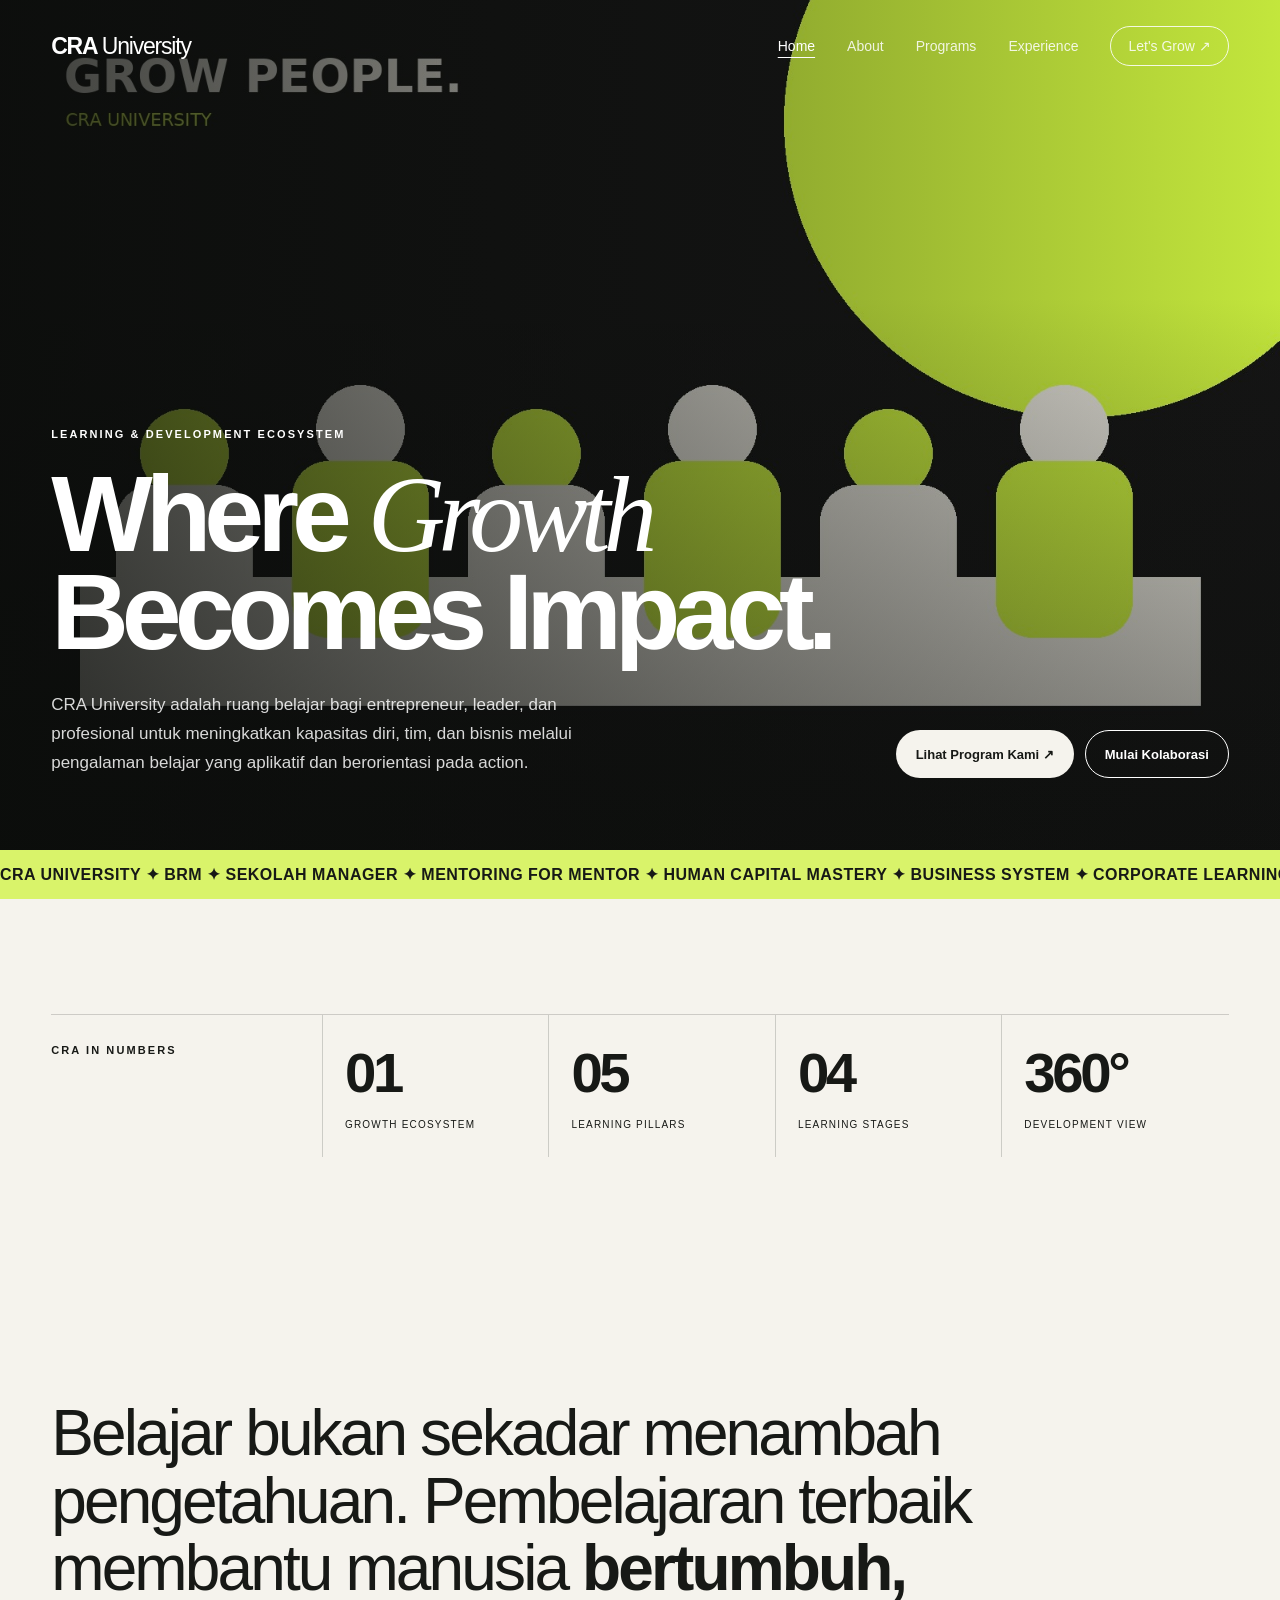
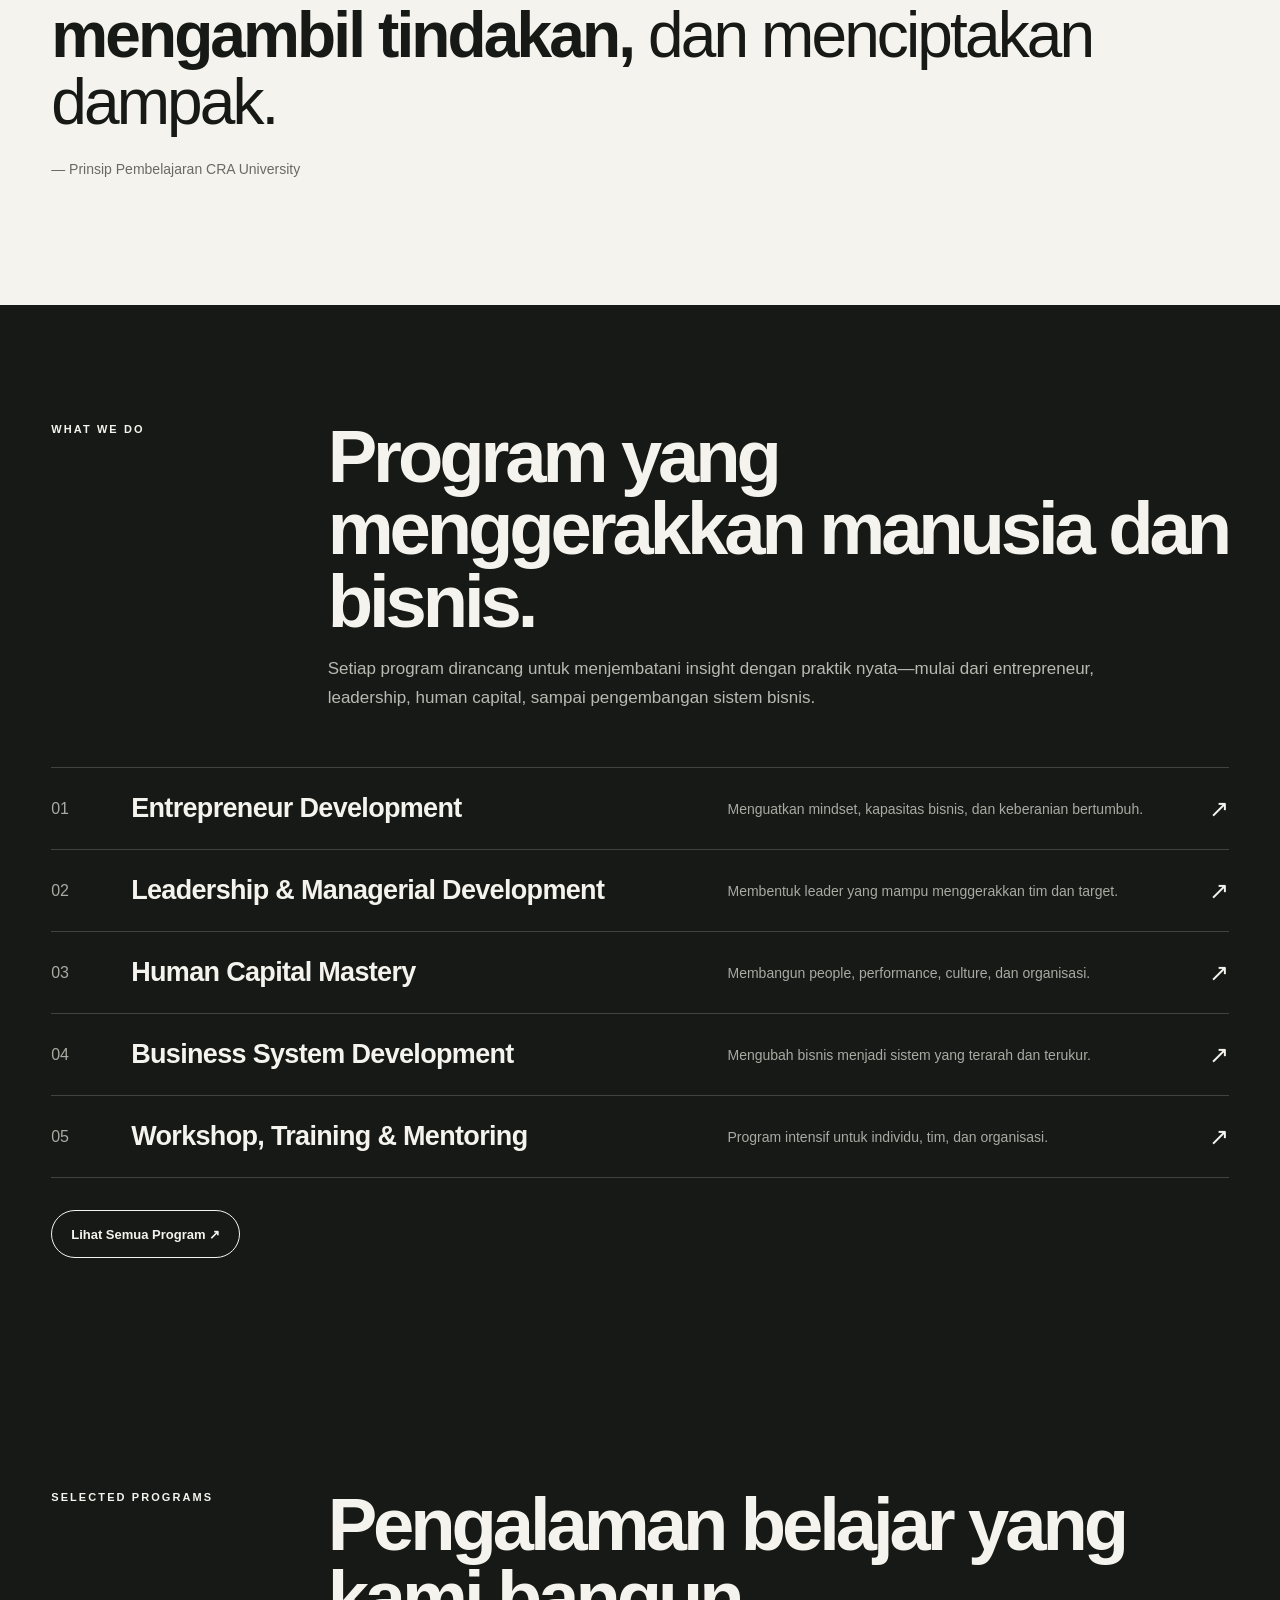
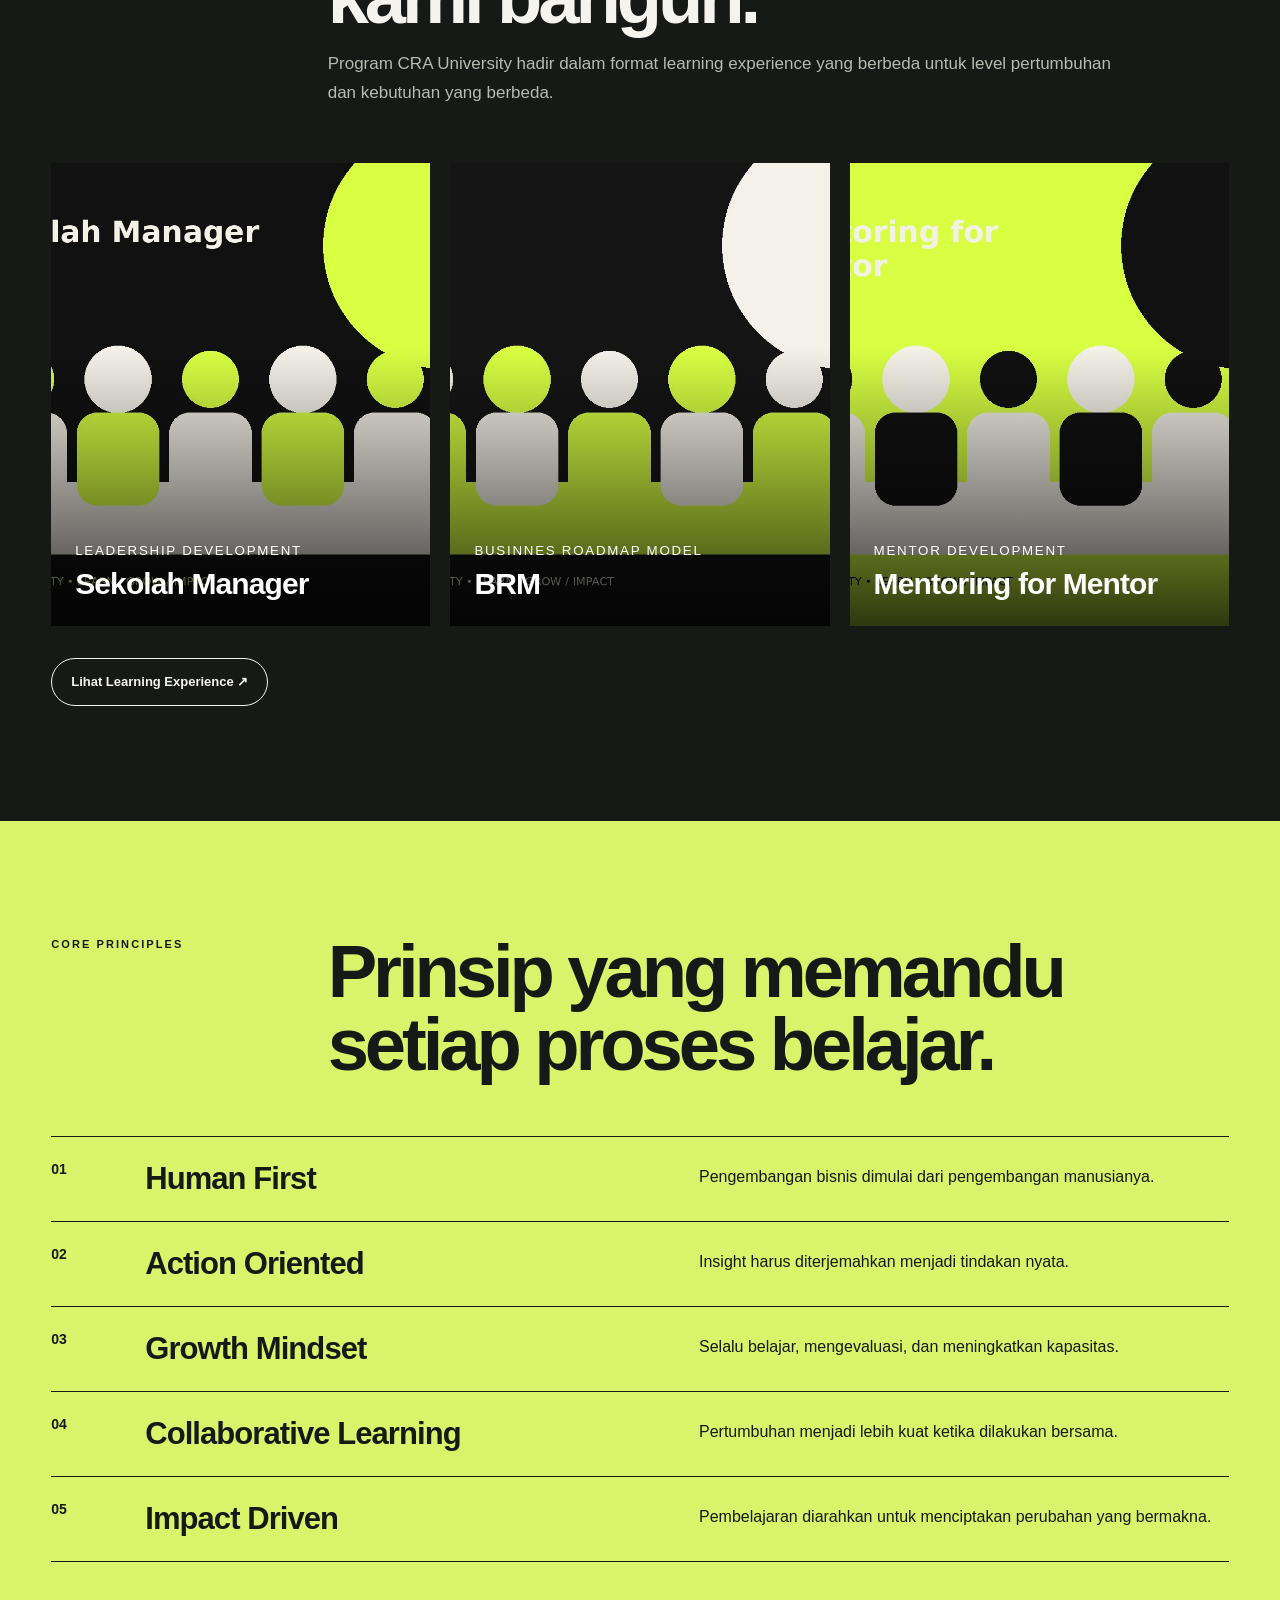
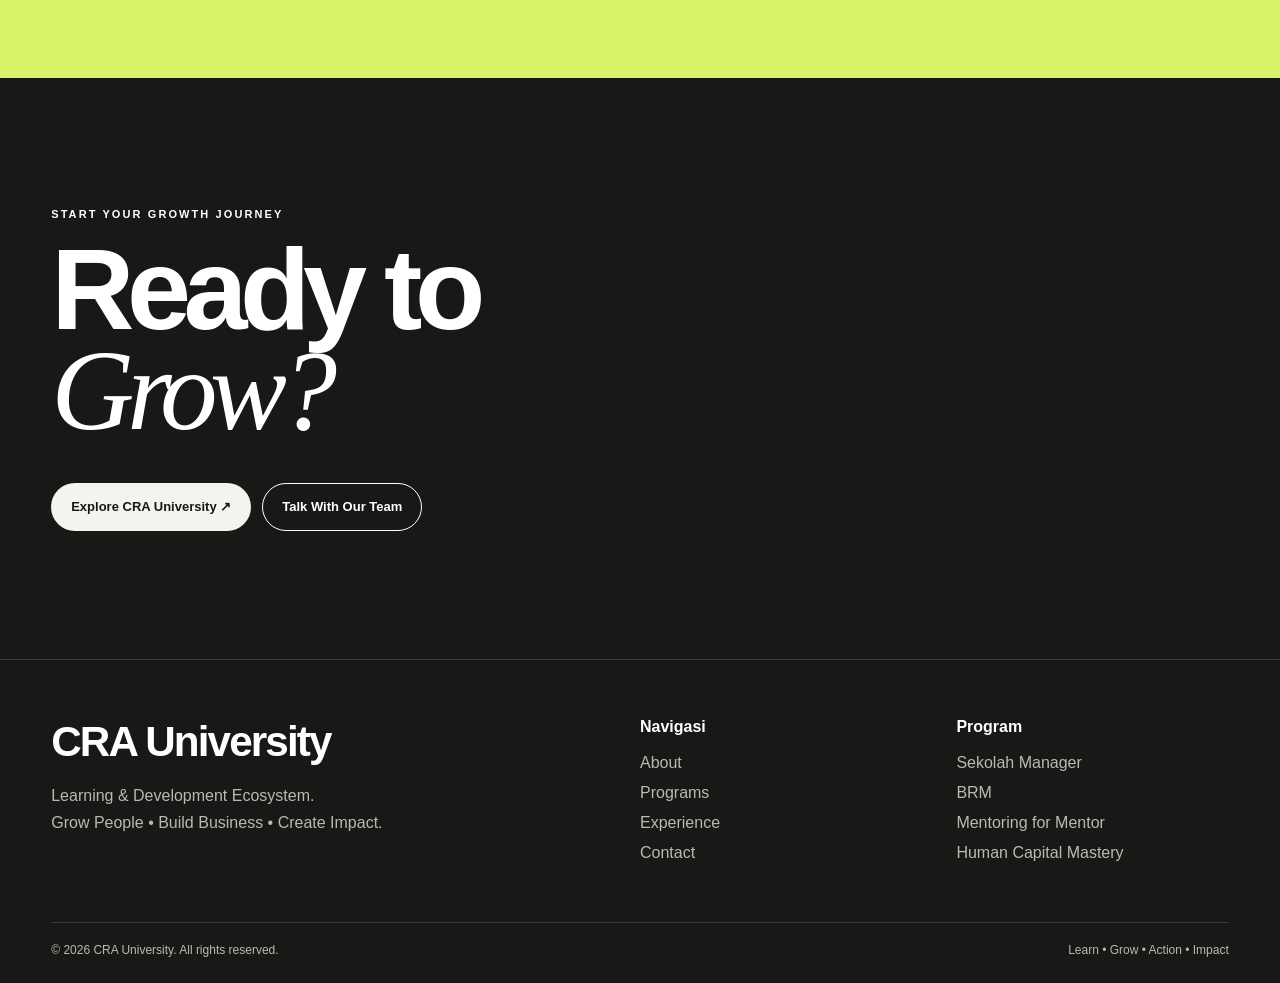
==== index.html @ 1aedbbca "first commit" ====
<!doctype html>
<html lang="id">
  <head>
    <meta charset="utf-8">
    <meta name="viewport" content="width=device-width, initial-scale=1">
    <meta name="description" content="CRA University — ekosistem pembelajaran dan pengembangan untuk entrepreneur, leader, dan profesional.">
    <meta name="theme-color" content="#f5f3ed">
    <title>CRA University — Learning &amp; Development Ecosystem</title>
    <link rel="stylesheet" href="css/style.css">
  </head>
  <body>
    <a class="skip-link" href="#main">Lewati ke konten</a>

    <nav class="site-nav" aria-label="Navigasi utama">
      <div class="wrap nav-inner">
        <a class="logo" href="index.html" aria-label="CRA University, beranda">CRA <span>University</span></a>
        <div class="nav-links" id="primary-navigation">
          <a href="index.html" aria-current="page">Home</a>
          <a href="about.html">About</a>
          <a href="services.html">Programs</a>
          <a href="portfolio.html">Experience</a>
          <a class="nav-cta" href="contact.html">Let's Grow ↗</a>
        </div>
        <button class="hamb" type="button" aria-label="Buka menu" aria-expanded="false" aria-controls="primary-navigation">☰</button>
      </div>
    </nav>

    <header class="hero">
      <img class="hero-bg" src="assets/hero.jpg" alt="" fetchpriority="high">
      <div class="wrap hero-content">
        <div class="kicker">Learning &amp; Development Ecosystem</div>
        <h1>Where <em>Growth</em><br>Becomes Impact.</h1>
        <div class="hero-bottom">
          <p>CRA University adalah ruang belajar bagi entrepreneur, leader, dan profesional untuk meningkatkan kapasitas diri, tim, dan bisnis melalui pengalaman belajar yang aplikatif dan berorientasi pada action.</p>
          <div class="btns">
            <a class="btn btn-light" href="services.html">Lihat Program Kami ↗</a>
            <a class="btn btn-outline" href="contact.html">Mulai Kolaborasi</a>
          </div>
        </div>
      </div>
    </header>

    <main id="main">
      <div class="ticker" aria-label="Program CRA University">
        <div class="ticker-track" aria-hidden="true">CRA UNIVERSITY ✦ BRM ✦ SEKOLAH MANAGER ✦ MENTORING FOR MENTOR ✦ HUMAN CAPITAL MASTERY ✦ BUSINESS SYSTEM ✦ CORPORATE LEARNING ✦ CRA UNIVERSITY ✦ BRM ✦ SEKOLAH MANAGER ✦ MENTORING FOR MENTOR ✦ HUMAN CAPITAL MASTERY ✦ BUSINESS SYSTEM ✦ CORPORATE LEARNING ✦ </div>
      </div>

      <section class="section" aria-label="CRA University dalam angka">
        <div class="wrap">
          <div class="stats-grid reveal">
            <div class="stat"><span class="kicker">CRA in Numbers</span></div>
            <div class="stat"><strong>01</strong><small>Growth Ecosystem</small></div>
            <div class="stat"><strong>05</strong><small>Learning Pillars</small></div>
            <div class="stat"><strong>04</strong><small>Learning Stages</small></div>
            <div class="stat"><strong>360°</strong><small>Development View</small></div>
          </div>
        </div>
      </section>

      <section class="quote">
        <div class="wrap reveal">
          <blockquote>Belajar bukan sekadar menambah pengetahuan. Pembelajaran terbaik membantu manusia <b>bertumbuh, mengambil tindakan,</b> dan menciptakan dampak.</blockquote>
          <cite>— Prinsip Pembelajaran CRA University</cite>
        </div>
      </section>

      <section class="section section-dark">
        <div class="wrap">
          <div class="section-head reveal">
            <div class="kicker">What We Do</div>
            <div>
              <h2>Program yang menggerakkan manusia dan bisnis.</h2>
              <p>Setiap program dirancang untuk menjembatani insight dengan praktik nyata—mulai dari entrepreneur, leadership, human capital, sampai pengembangan sistem bisnis.</p>
            </div>
          </div>
          <div class="service-list reveal">
            <div class="service-row">
              <div class="num">01</div><h3>Entrepreneur Development</h3>
              <p>Menguatkan mindset, kapasitas bisnis, dan keberanian bertumbuh.</p><div class="arrow" aria-hidden="true">↗</div>
            </div>
            <div class="service-row">
              <div class="num">02</div><h3>Leadership &amp; Managerial Development</h3>
              <p>Membentuk leader yang mampu menggerakkan tim dan target.</p><div class="arrow" aria-hidden="true">↗</div>
            </div>
            <div class="service-row">
              <div class="num">03</div><h3>Human Capital Mastery</h3>
              <p>Membangun people, performance, culture, dan organisasi.</p><div class="arrow" aria-hidden="true">↗</div>
            </div>
            <div class="service-row">
              <div class="num">04</div><h3>Business System Development</h3>
              <p>Mengubah bisnis menjadi sistem yang terarah dan terukur.</p><div class="arrow" aria-hidden="true">↗</div>
            </div>
            <div class="service-row">
              <div class="num">05</div><h3>Workshop, Training &amp; Mentoring</h3>
              <p>Program intensif untuk individu, tim, dan organisasi.</p><div class="arrow" aria-hidden="true">↗</div>
            </div>
          </div>
          <div class="section-actions">
            <a class="btn btn-outline" href="services.html">Lihat Semua Program ↗</a>
          </div>
        </div>
      </section>

      <section class="section section-dark">
        <div class="wrap">
          <div class="section-head reveal">
            <div class="kicker">Selected Programs</div>
            <div>
              <h2>Pengalaman belajar yang kami bangun.</h2>
              <p>Program CRA University hadir dalam format learning experience yang berbeda untuk level pertumbuhan dan kebutuhan yang berbeda.</p>
            </div>
          </div>
          <div class="card-grid reveal">
            <a class="project-card" href="portfolio.html">
              <img src="assets/program-1.jpg" alt="Suasana program Sekolah Manager" loading="lazy">
              <div class="card-copy"><small>Leadership Development</small><h3>Sekolah Manager</h3></div>
            </a>
            <a class="project-card" href="portfolio.html">
              <img src="assets/program-2.jpg" alt="Suasana program OYC" loading="lazy">
              <div class="card-copy"><small>Businnes Roadmap Model</small><h3>BRM</h3></div>
            </a>
            <a class="project-card" href="portfolio.html">
              <img src="assets/program-3.jpg" alt="Suasana Mentoring for Mentor" loading="lazy">
              <div class="card-copy"><small>Mentor Development</small><h3>Mentoring for Mentor</h3></div>
            </a>
          </div>
          <div class="section-actions">
            <a class="btn btn-outline" href="portfolio.html">Lihat Learning Experience ↗</a>
          </div>
        </div>
      </section>

      <section class="section section-lime">
        <div class="wrap">
          <div class="section-head reveal">
            <div class="kicker">Core Principles</div>
            <div><h2>Prinsip yang memandu setiap proses belajar.</h2></div>
          </div>
          <div class="values-list reveal">
            <div class="value-row"><b>01</b><h3>Human First</h3><p>Pengembangan bisnis dimulai dari pengembangan manusianya.</p></div>
            <div class="value-row"><b>02</b><h3>Action Oriented</h3><p>Insight harus diterjemahkan menjadi tindakan nyata.</p></div>
            <div class="value-row"><b>03</b><h3>Growth Mindset</h3><p>Selalu belajar, mengevaluasi, dan meningkatkan kapasitas.</p></div>
            <div class="value-row"><b>04</b><h3>Collaborative Learning</h3><p>Pertumbuhan menjadi lebih kuat ketika dilakukan bersama.</p></div>
            <div class="value-row"><b>05</b><h3>Impact Driven</h3><p>Pembelajaran diarahkan untuk menciptakan perubahan yang bermakna.</p></div>
          </div>
        </div>
      </section>

      <section class="cta">
        <div class="wrap reveal">
          <div class="kicker">Start Your Growth Journey</div>
          <h2>Ready to<br><em>Grow?</em></h2>
          <div class="btns">
            <a class="btn btn-light" href="services.html">Explore CRA University ↗</a>
            <a class="btn btn-outline" href="contact.html">Talk With Our Team</a>
          </div>
        </div>
      </section>
    </main>

    <footer class="site-footer">
      <div class="wrap">
        <div class="footer-grid">
          <div>
            <div class="footer-brand">CRA University</div>
            <p>Learning &amp; Development Ecosystem.<br>Grow People • Build Business • Create Impact.</p>
          </div>
          <div>
            <div class="footer-title">Navigasi</div>
            <a href="about.html">About</a><a href="services.html">Programs</a>
            <a href="portfolio.html">Experience</a><a href="contact.html">Contact</a>
          </div>
          <div>
            <div class="footer-title">Program</div>
            <a href="services.html">Sekolah Manager</a><a href="services.html">BRM</a>
            <a href="services.html">Mentoring for Mentor</a><a href="services.html">Human Capital Mastery</a>
          </div>
        </div>
        <div class="copyright">
          <span>© 2026 CRA University. All rights reserved.</span>
          <span>Learn • Grow • Action • Impact</span>
        </div>
      </div>
    </footer>
    <script src="js/script.js"></script>
  </body>
</html>
---- css/style.css ----
:root {
  color-scheme: light;
  --ink: #171916;
  --paper: #f5f3ed;
  --lime: #d9f36a;
  --muted: #696b64;
  --line: rgba(23, 25, 22, 0.18);
  --dark-line: rgba(255, 255, 255, 0.18);
  --content-width: 1400px;
}

* {
  box-sizing: border-box;
}

html {
  scroll-behavior: smooth;
}

body {
  margin: 0;
  overflow-x: hidden;
  background: var(--paper);
  color: var(--ink);
  font-family: Arial, Helvetica, sans-serif;
  -webkit-font-smoothing: antialiased;
}

body,
button,
input,
select,
textarea {
  font-family: Arial, Helvetica, sans-serif;
}

img {
  display: block;
  max-width: 100%;
}

a {
  color: inherit;
}

button,
a,
input,
select,
textarea {
  -webkit-tap-highlight-color: transparent;
}

a:focus-visible,
button:focus-visible,
input:focus-visible,
select:focus-visible,
textarea:focus-visible {
  outline: 3px solid #8a9e27;
  outline-offset: 4px;
}

.skip-link {
  position: fixed;
  z-index: 100;
  top: 12px;
  left: 12px;
  padding: 12px 16px;
  transform: translateY(-160%);
  border-radius: 4px;
  background: var(--lime);
  color: var(--ink);
  font-weight: 700;
}

.skip-link:focus {
  transform: translateY(0);
}

.wrap {
  width: min(92vw, var(--content-width));
  margin-inline: auto;
}

.site-nav {
  position: absolute;
  z-index: 50;
  inset: 0 0 auto;
  padding: 26px 0;
  color: #fff;
}

.site-nav.dark-text {
  color: var(--ink);
}

.nav-inner,
.nav-links {
  display: flex;
  align-items: center;
}

.nav-inner {
  justify-content: space-between;
  gap: 24px;
}

.logo {
  flex: 0 0 auto;
  font-size: 23px;
  font-weight: 800;
  letter-spacing: -1.2px;
  text-decoration: none;
}

.logo span {
  font-weight: 400;
}

.nav-links {
  gap: clamp(18px, 2.5vw, 34px);
  font-size: 14px;
}

.nav-links a {
  text-decoration: none;
  opacity: 0.86;
  transition: opacity 160ms ease;
}

.nav-links a:hover,
.nav-links a[aria-current="page"] {
  opacity: 1;
}

.nav-links a[aria-current="page"]:not(.nav-cta) {
  text-decoration: underline;
  text-underline-offset: 6px;
}

.nav-cta {
  padding: 11px 17px;
  border: 1px solid currentColor;
  border-radius: 999px;
}

.hamb {
  display: none;
  width: 44px;
  height: 44px;
  border: 1px solid currentColor;
  border-radius: 50%;
  background: transparent;
  color: inherit;
  font-size: 22px;
  cursor: pointer;
}

.hero {
  position: relative;
  display: flex;
  min-height: min(850px, 100svh);
  align-items: flex-end;
  overflow: hidden;
  background: #20231e;
  color: #fff;
}

.hero-bg {
  position: absolute;
  inset: 0;
  width: 100%;
  height: 100%;
  object-fit: cover;
  object-position: center;
}

.hero::after {
  position: absolute;
  inset: 0;
  background: linear-gradient(90deg, rgba(10, 12, 10, 0.78), rgba(10, 12, 10, 0.36) 58%, rgba(10, 12, 10, 0.1)),
    linear-gradient(0deg, rgba(10, 12, 10, 0.48), transparent 65%);
  content: "";
}

.hero-content {
  position: relative;
  z-index: 1;
  width: 100%;
  padding-inline: clamp(20px, 4vw, 64px);
  padding-block: 170px 72px;
}

.kicker {
  font-size: 11px;
  font-weight: 700;
  letter-spacing: 0.19em;
  line-height: 1.5;
  text-transform: uppercase;
}

.hero h1,
.page-hero h1 {
  max-width: 1120px;
  margin: 23px 0 30px;
  font-size: clamp(58px, 8.4vw, 124px);
  letter-spacing: -0.065em;
  line-height: 0.91;
}

.hero h1 em,
.page-hero h1 em,
.cta h2 em {
  font-family: Georgia, "Times New Roman", serif;
  font-weight: 400;
}

.hero-bottom {
  display: flex;
  align-items: flex-end;
  justify-content: space-between;
  gap: 42px;
}

.hero-bottom p {
  max-width: 590px;
  margin: 0;
  color: rgba(255, 255, 255, 0.84);
  font-size: 17px;
  line-height: 1.7;
}

.btns {
  display: flex;
  flex-wrap: wrap;
  gap: 11px;
}

.btn {
  display: inline-flex;
  min-height: 48px;
  align-items: center;
  justify-content: center;
  gap: 8px;
  padding: 12px 19px;
  border: 1px solid transparent;
  border-radius: 999px;
  font-size: 13px;
  font-weight: 700;
  text-decoration: none;
  transition: background 160ms ease, color 160ms ease, transform 160ms ease;
}

.btn:hover {
  transform: translateY(-2px);
}

.btn-light {
  background: var(--paper);
  color: var(--ink);
}

.btn-light:hover {
  background: var(--lime);
}

.btn-outline {
  border-color: currentColor;
  color: inherit;
}

.btn-outline:hover {
  background: rgba(255, 255, 255, 0.12);
}

.ticker {
  overflow: hidden;
  padding: 15px 0;
  background: var(--lime);
  font-weight: 800;
  letter-spacing: 0.03em;
  white-space: nowrap;
}

.ticker-track {
  display: inline-block;
  animation: ticker 32s linear infinite;
}

@keyframes ticker {
  to {
    transform: translateX(-50%);
  }
}

.section {
  padding-block: clamp(76px, 9vw, 120px);
}

.section-dark {
  background: var(--ink);
  color: var(--paper);
}

.section-lime {
  background: var(--lime);
}

.section-head {
  display: grid;
  grid-template-columns: minmax(170px, 0.6fr) minmax(0, 2.4fr);
  gap: clamp(24px, 4vw, 56px);
  margin-bottom: 55px;
}

.section-actions {
  margin-top: 32px;
}

.section-head h2,
.display-title {
  margin: 0;
  font-size: clamp(42px, 5.8vw, 78px);
  letter-spacing: -0.055em;
  line-height: 0.98;
}

.section-head p {
  max-width: 800px;
  margin: 16px 0 0;
  color: var(--muted);
  font-size: 17px;
  line-height: 1.7;
}

.section-dark .section-head p {
  color: #b8bab2;
}

.stats-grid {
  display: grid;
  grid-template-columns: 1.2fr repeat(4, 1fr);
  border-top: 1px solid var(--line);
}

.stat {
  min-height: 142px;
  padding: 25px 18px 12px 0;
  border-right: 1px solid var(--line);
}

.stat:not(:first-child) {
  padding-left: 22px;
}

.stat:last-child {
  border-right: 0;
}

.stat strong {
  font-size: clamp(38px, 4.4vw, 58px);
  letter-spacing: -0.06em;
}

.stat small {
  display: block;
  margin-top: 12px;
  font-size: 10px;
  letter-spacing: 0.12em;
  line-height: 1.5;
  text-transform: uppercase;
}

.quote {
  padding-block: clamp(78px, 10vw, 130px);
}

.quote blockquote {
  max-width: 1120px;
  margin: 0;
  font-size: clamp(35px, 5vw, 72px);
  letter-spacing: -0.045em;
  line-height: 1.05;
}

.quote cite {
  display: block;
  margin-top: 25px;
  color: var(--muted);
  font-size: 14px;
  font-style: normal;
}

.service-list {
  border-top: 1px solid var(--dark-line);
}

.service-row {
  display: grid;
  grid-template-columns: 60px minmax(230px, 1.3fr) minmax(220px, 1fr) 38px;
  align-items: center;
  gap: 20px;
  padding: 25px 0;
  border-bottom: 1px solid var(--dark-line);
  transition: padding 180ms ease, background 180ms ease;
}

.service-row:hover {
  padding-inline: 12px;
  background: rgba(255, 255, 255, 0.035);
}

.service-row .num,
.service-row p {
  color: #a9aaa3;
}

.service-row h3 {
  margin: 0;
  font-size: clamp(19px, 2.2vw, 27px);
  letter-spacing: -0.025em;
}

.service-row p {
  margin: 0;
  font-size: 14px;
  line-height: 1.6;
}

.arrow {
  justify-self: end;
  font-size: 24px;
}

.card-grid,
.portfolio-grid {
  display: grid;
  grid-template-columns: repeat(3, minmax(0, 1fr));
  gap: 20px;
}

.portfolio-grid {
  display: flex;
  flex-wrap: wrap;
  justify-content: center;
}

.portfolio-grid .portfolio-item {
  flex: 0 1 calc((100% - 40px) / 3);
}

.project-card {
  position: relative;
  min-height: 420px;
  aspect-ratio: 0.82;
  overflow: hidden;
  background: #292d27;
  color: #fff;
  text-decoration: none;
}

.project-card img {
  width: 100%;
  height: 100%;
  object-fit: cover;
  transition: transform 500ms ease;
}

.project-card:hover img {
  transform: scale(1.045);
}

.project-card::after {
  position: absolute;
  inset: 0;
  background: linear-gradient(transparent 40%, rgba(0, 0, 0, 0.78));
  content: "";
}

.card-copy {
  position: absolute;
  z-index: 1;
  right: 24px;
  bottom: 25px;
  left: 24px;
}

.card-copy small {
  letter-spacing: 0.13em;
  text-transform: uppercase;
}

.card-copy h3 {
  margin: 8px 0 0;
  font-size: clamp(23px, 2.5vw, 30px);
  letter-spacing: -0.03em;
}

.values-list {
  border-top: 1px solid currentColor;
}

.value-row {
  display: grid;
  grid-template-columns: 70px 1fr 1fr;
  gap: 24px;
  padding: 24px 0;
  border-bottom: 1px solid currentColor;
}

.value-row b {
  font-size: 14px;
}

.value-row h3 {
  margin: 0;
  font-size: clamp(22px, 2.6vw, 31px);
  letter-spacing: -0.03em;
}

.value-row p {
  margin: 3px 0 0;
  line-height: 1.6;
}

.cta {
  padding-block: clamp(85px, 10vw, 130px);
  background: var(--ink);
  color: #fff;
}

.cta h2 {
  margin: 17px 0 42px;
  font-size: clamp(60px, 9vw, 130px);
  letter-spacing: -0.065em;
  line-height: 0.87;
}

.site-footer {
  padding: 58px 0 26px;
  border-top: 1px solid #373a34;
  background: var(--ink);
  color: #b8bab2;
}

.footer-grid {
  display: grid;
  grid-template-columns: 2fr 1fr 1fr;
  gap: 44px;
}

.footer-brand {
  color: #fff;
  font-size: clamp(30px, 3.3vw, 43px);
  font-weight: 800;
  letter-spacing: -0.045em;
}

.footer-grid p {
  line-height: 1.7;
}

.site-footer a {
  display: block;
  width: fit-content;
  margin: 12px 0;
  text-decoration: none;
}

.site-footer a:hover {
  color: #fff;
}

.footer-title {
  margin-bottom: 18px;
  color: #fff;
  font-weight: 700;
}

.copyright {
  display: flex;
  justify-content: space-between;
  gap: 20px;
  margin-top: 48px;
  padding-top: 20px;
  border-top: 1px solid #373a34;
  font-size: 12px;
}

.page-hero {
  padding: 185px 0 75px;
  background: var(--paper);
}

.page-hero h1 {
  max-width: 1180px;
  color: var(--ink);
  font-size: clamp(52px, 7vw, 98px);
  line-height: 0.98;
}

.page-hero p {
  max-width: 900px;
  margin: 0;
  color: var(--muted);
  font-size: 18px;
  line-height: 1.7;
}

.story-grid {
  display: grid;
  grid-template-columns: minmax(0, 0.9fr) minmax(0, 1.1fr);
  align-items: stretch;
  gap: clamp(38px, 7vw, 90px);
}

.story-grid img {
  width: 100%;
  height: 100%;
  min-height: 440px;
  max-height: 620px;
  object-fit: cover;
}

.story-grid .copy .display-title {
  margin: 16px 0 28px;
  font-size: clamp(38px, 5vw, 64px);
}

.story-grid .copy p {
  margin: 0 0 18px;
  font-size: 17px;
  line-height: 1.75;
}

.timeline {
  margin-top: 75px;
  border-top: 1px solid var(--line);
}

.timeline-row {
  display: grid;
  grid-template-columns: 0.8fr 1.1fr 1.4fr;
  gap: 28px;
  padding: 25px 0;
  border-bottom: 1px solid var(--line);
}

.timeline-row strong {
  font-size: 23px;
}

.timeline-row h3 {
  margin: 0;
  font-size: 20px;
}

.timeline-row p {
  margin: 0;
  color: var(--muted);
  line-height: 1.6;
}

.vision-grid {
  display: grid;
  grid-template-columns: repeat(2, minmax(0, 1fr));
  gap: 20px;
}

.vision-box {
  padding: clamp(28px, 4vw, 45px);
  border-top: 1px solid var(--dark-line);
  background: #20231e;
}

.vision-box h3 {
  margin: 12px 0 20px;
  font-size: clamp(29px, 3.4vw, 42px);
  letter-spacing: -0.04em;
}

.vision-box p,
.vision-box li {
  color: #c4c7be;
  font-size: 16px;
  line-height: 1.7;
}

.vision-box ul {
  padding-left: 20px;
}

.people-grid {
  display: grid;
  grid-template-columns: repeat(4, minmax(0, 1fr));
  gap: 18px;
}

.person {
  padding-top: 16px;
  border-top: 1px solid var(--line);
}

.person-visual {
  position: relative;
  overflow: hidden;
  aspect-ratio: 4 / 5;
  margin-bottom: 16px;
  background: #252822;
}

.person-visual::before {
  position: absolute;
  top: -30%;
  right: -35%;
  width: 75%;
  height: 75%;
  border-radius: 50%;
  background: var(--lime);
  content: "";
}

.person-visual::after {
  position: absolute;
  bottom: -12%;
  left: 22%;
  width: 55%;
  height: 65%;
  border-radius: 45% 45% 10% 10%;
  background: var(--paper);
  content: "";
}

.person h3 {
  margin: 0 0 7px;
  font-size: 20px;
}

.person p {
  margin: 0;
  color: var(--muted);
  font-size: 14px;
}

.service-detail-list {
  border-top: 1px solid var(--line);
}

.service-detail {
  display: grid;
  grid-template-columns: 82px minmax(0, 1fr) minmax(0, 1.1fr);
  gap: 26px;
  padding: 42px 0;
  border-bottom: 1px solid var(--line);
}

.service-detail .index {
  color: var(--muted);
  font-size: 13px;
}

.service-detail h2 {
  margin: 0;
  font-size: clamp(27px, 3.5vw, 42px);
  letter-spacing: -0.04em;
  line-height: 1.05;
}

.service-detail p {
  margin: 0 0 18px;
  color: var(--muted);
  font-size: 16px;
  line-height: 1.7;
}

.tags {
  display: flex;
  flex-wrap: wrap;
  gap: 7px;
}

.tag {
  padding: 7px 10px;
  border: 1px solid var(--line);
  border-radius: 999px;
  font-size: 10px;
  letter-spacing: 0.08em;
  text-transform: uppercase;
}

.process-grid {
  display: grid;
  grid-template-columns: repeat(4, minmax(0, 1fr));
  border-top: 1px solid var(--dark-line);
}

.process {
  padding: 26px 22px 28px 0;
  border-right: 1px solid var(--dark-line);
}

.process:not(:first-child) {
  padding-left: 22px;
}

.process:last-child {
  border-right: 0;
}

.process strong {
  font-size: 38px;
  letter-spacing: -0.06em;
}

.process h3 {
  margin: 18px 0 8px;
  font-size: 22px;
}

.process p {
  margin: 0;
  color: #b8bab2;
  line-height: 1.6;
}

.filters {
  display: flex;
  flex-wrap: wrap;
  gap: 9px;
  margin: 0 0 38px;
}

.filter-btn {
  padding: 10px 15px;
  border: 1px solid var(--line);
  border-radius: 999px;
  background: transparent;
  color: var(--ink);
  cursor: pointer;
  font-size: 13px;
  transition: background 150ms ease, color 150ms ease;
}

.filter-btn:hover,
.filter-btn.active {
  background: var(--ink);
  color: #fff;
}

.portfolio-item {
  min-width: 0;
  margin-bottom: 0;
}

.portfolio-item[hidden] {
  display: none;
}

.portfolio-item img {
  width: 100%;
  aspect-ratio: 4 / 3;
  object-fit: cover;
}

.portfolio-item .meta {
  margin: 13px 0 7px;
  color: var(--muted);
  font-size: 10px;
  letter-spacing: 0.13em;
  text-transform: uppercase;
}

.portfolio-item h2,
.portfolio-item h3 {
  margin: 0;
  font-size: 22px;
  letter-spacing: -0.025em;
}

.portfolio-item p {
  margin: 7px 0 0;
  color: var(--muted);
  font-size: 14px;
}

.contact-grid {
  display: grid;
  grid-template-columns: minmax(0, 0.85fr) minmax(0, 1.15fr);
  align-items: start;
  gap: clamp(38px, 7vw, 85px);
}

.contact-grid > div > .display-title {
  margin: 16px 0 32px;
  font-size: clamp(38px, 5vw, 64px);
}

.contact-info {
  border-top: 1px solid var(--line);
}

.info-row {
  padding: 20px 0;
  border-bottom: 1px solid var(--line);
}

.info-row h3 {
  margin: 0 0 7px;
  font-size: 11px;
  font-weight: 700;
  letter-spacing: 0.12em;
  text-transform: uppercase;
}

.info-row h4 {
  margin: 0 0 7px;
  font-size: 11px;
  letter-spacing: 0.12em;
  text-transform: uppercase;
}

.info-row p {
  margin: 0;
  font-size: 17px;
  line-height: 1.55;
}

.info-row small {
  color: var(--muted);
  font-size: 13px;
}

.form {
  padding: clamp(24px, 4vw, 38px);
  background: #ebe9e1;
}

.form h2,
.form h3 {
  margin: 12px 0 28px;
  font-size: clamp(25px, 3vw, 34px);
  letter-spacing: -0.035em;
}

.field {
  margin-bottom: 19px;
}

.field label {
  display: block;
  margin-bottom: 7px;
  font-size: 10px;
  font-weight: 700;
  letter-spacing: 0.12em;
  text-transform: uppercase;
}

.field input,
.field select,
.field textarea {
  width: 100%;
  min-height: 44px;
  padding: 11px 0;
  border: 0;
  border-bottom: 1px solid #9b9d95;
  border-radius: 0;
  background: transparent;
  color: var(--ink);
  font: inherit;
}

.field input::placeholder,
.field textarea::placeholder {
  color: #777970;
}

.field textarea {
  min-height: 105px;
  resize: vertical;
}

.form button[type="submit"] {
  min-height: 46px;
  padding: 12px 19px;
  border: 0;
  border-radius: 999px;
  background: var(--ink);
  color: #fff;
  font-weight: 700;
  cursor: pointer;
}

.form button[type="submit"]:hover {
  background: #343830;
}

.notice {
  margin-top: 14px;
  color: var(--muted);
  font-size: 13px;
  line-height: 1.5;
}

.reveal {
  transform: translateY(20px);
  transition: opacity 650ms ease, transform 650ms ease;
}

.js .reveal {
  opacity: 0;
}

.js .reveal.on {
  opacity: 1;
  transform: none;
}

@media (max-width: 900px) {
  .wrap {
    width: min(88vw, var(--content-width));
  }

  .site-nav {
    position: fixed;
    top: 0;
    right: 0;
    left: 0;
    z-index: 60;
    padding: 14px 0;
    background: rgba(22, 24, 21, 0.38);
    backdrop-filter: blur(10px);
    -webkit-backdrop-filter: blur(10px);
  }

  .site-nav.dark-text {
    background: rgba(245, 243, 237, 0.8);
  }

  .nav-links {
    gap: 18px;
    transition: opacity 180ms ease, transform 180ms ease;
  }

  .nav-links a:not(.nav-cta) {
    display: none;
  }

  .hamb {
    display: block;
  }

  body:not(.menu-open) .nav-links {
    opacity: 0;
    pointer-events: none;
  }

  body.menu-open {
    overflow: hidden;
  }

  body.menu-open .nav-links {
    position: fixed;
    z-index: 80;
    inset: 0;
    display: flex;
    flex-direction: column;
    align-items: flex-start;
    justify-content: center;
    gap: 22px;
    padding: 10vw;
    background: rgba(15, 17, 14, 0.98);
    color: #fff;
    font-size: clamp(26px, 6vw, 38px);
    opacity: 1;
    transform: translateY(0);
  }

  body.menu-open .nav-links a {
    display: block;
  }

  body.menu-open .nav-cta {
    display: inline-flex;
    font-size: 15px;
  }

  body.menu-open .hamb {
    position: fixed;
    z-index: 90;
    top: 16px;
    right: 6vw;
    border-color: rgba(255, 255, 255, 0.55);
    color: #fff;
  }

  .hero {
    min-height: 760px;
    min-height: min(800px, 100svh);
  }

  .hero-bottom,
  .story-grid,
  .contact-grid {
    grid-template-columns: 1fr;
  }

  .hero-bottom {
    display: grid;
    gap: 24px;
  }

  .section-head {
    grid-template-columns: 1fr;
    gap: 17px;
    margin-bottom: 40px;
  }

  .stats-grid {
    grid-template-columns: repeat(4, minmax(0, 1fr));
  }

  .stat:first-child {
    grid-column: 1 / -1;
    min-height: auto;
    border-right: 0;
  }

  .stat:nth-child(2) {
    padding-left: 0;
  }

  .service-row {
    grid-template-columns: 42px minmax(0, 1fr) 30px;
    gap: 12px;
  }

  .service-row p {
    display: none;
  }

  .card-grid,
  .portfolio-grid {
    grid-template-columns: repeat(2, minmax(0, 1fr));
  }

  .portfolio-grid .portfolio-item {
    flex-basis: calc((100% - 20px) / 2);
  }

  .project-card {
    min-height: 340px;
  }

  .value-row {
    grid-template-columns: 42px minmax(0, 1fr);
    gap: 15px;
  }

  .value-row p {
    grid-column: 2;
  }

  .story-grid {
    display: grid;
    gap: 34px;
  }

  .story-grid img {
    min-height: 0;
    max-height: 480px;
  }

  .service-detail {
    grid-template-columns: 72px minmax(0, 1fr);
    gap: 15px 20px;
  }

  .service-detail > div:last-child {
    grid-column: 2;
  }

  .process-grid {
    grid-template-columns: repeat(2, minmax(0, 1fr));
  }

  .process:nth-child(2) {
    border-right: 0;
  }

  .process:nth-child(3) {
    padding-left: 0;
  }

  .people-grid {
    grid-template-columns: repeat(2, minmax(0, 1fr));
  }

  .contact-grid {
    display: grid;
  }
}

@media (max-width: 600px) {
  .wrap {
    width: min(88vw, var(--content-width));
  }

  .logo {
    font-size: 21px;
  }

  .hero-content {
    padding-inline: 0;
    padding-block: 135px 42px;
  }

  .hero h1 {
    margin-block: 20px 24px;
    font-size: clamp(52px, 15vw, 76px);
  }

  .hero-bottom p,
  .page-hero p {
    font-size: 16px;
  }

  .btns {
    align-items: stretch;
  }

  .btn {
    min-height: 46px;
    padding-inline: 15px;
    font-size: 12px;
  }

  .section {
    padding-block: 72px;
  }

  .section-head h2,
  .display-title {
    font-size: clamp(39px, 11vw, 58px);
  }

  .section-head p {
    font-size: 15px;
  }

  .stats-grid {
    grid-template-columns: repeat(2, minmax(0, 1fr));
  }

  .stat {
    min-height: 120px;
    padding: 20px 12px 10px 0;
  }

  .stat:not(:first-child) {
    padding-left: 14px;
  }

  .stat:nth-child(2),
  .stat:nth-child(4) {
    padding-left: 0;
  }

  .stat:nth-child(3) {
    border-right: 0;
  }

  .stat strong {
    font-size: 42px;
  }

  .quote {
    padding-block: 72px;
  }

  .quote blockquote {
    font-size: clamp(34px, 10vw, 49px);
  }

  .service-row {
    grid-template-columns: 32px minmax(0, 1fr) 24px;
    padding-block: 20px;
  }

  .service-row h3 {
    font-size: 18px;
  }

  .card-grid,
  .portfolio-grid,
  .vision-grid,
  .people-grid,
  .process-grid {
    grid-template-columns: 1fr;
  }

  .portfolio-grid .portfolio-item {
    flex-basis: 100%;
  }

  .project-card {
    min-height: 0;
    aspect-ratio: 0.95;
  }

  .value-row {
    padding-block: 20px;
  }

  .value-row h3 {
    font-size: 22px;
  }

  .value-row p {
    font-size: 14px;
  }

  .cta {
    padding-block: 82px;
  }

  .cta h2 {
    margin-bottom: 34px;
    font-size: clamp(57px, 15vw, 82px);
  }

  .footer-grid {
    grid-template-columns: 1fr 1fr;
    gap: 28px 20px;
  }

  .footer-grid > div:first-child {
    grid-column: 1 / -1;
  }

  .copyright {
    display: grid;
    gap: 8px;
    margin-top: 32px;
  }

  .site-nav {
    padding: 12px 0;
  }

  .page-hero {
    padding: 142px 0 54px;
  }

  .page-hero h1 {
    margin-block: 18px 20px;
    font-size: clamp(44px, 12.5vw, 68px);
  }

  .story-grid .copy .display-title,
  .contact-grid > div > .display-title {
    font-size: clamp(38px, 10vw, 54px);
  }

  .timeline {
    margin-top: 50px;
  }

  .timeline-row {
    grid-template-columns: 1fr;
    gap: 8px;
    padding-block: 20px;
  }

  .vision-box {
    padding: 25px;
  }

  .service-detail {
    grid-template-columns: 1fr;
    gap: 12px;
    padding-block: 30px;
  }

  .service-detail > div:last-child {
    grid-column: auto;
  }

  .process,
  .process:not(:first-child),
  .process:nth-child(3) {
    padding: 20px 0;
    border-right: 0;
    border-bottom: 1px solid var(--dark-line);
  }

  .process:last-child {
    border-bottom: 0;
  }

  .filters {
    gap: 7px;
    margin-bottom: 28px;
  }

  .filter-btn {
    padding: 9px 12px;
    font-size: 12px;
  }
}

@media (prefers-reduced-motion: reduce) {
  *,
  *::before,
  *::after {
    scroll-behavior: auto !important;
    animation-duration: 0.01ms !important;
    animation-iteration-count: 1 !important;
    transition-duration: 0.01ms !important;
  }

  .reveal {
    opacity: 1;
    transform: none;
  }

  .js .reveal {
    opacity: 1;
  }
}
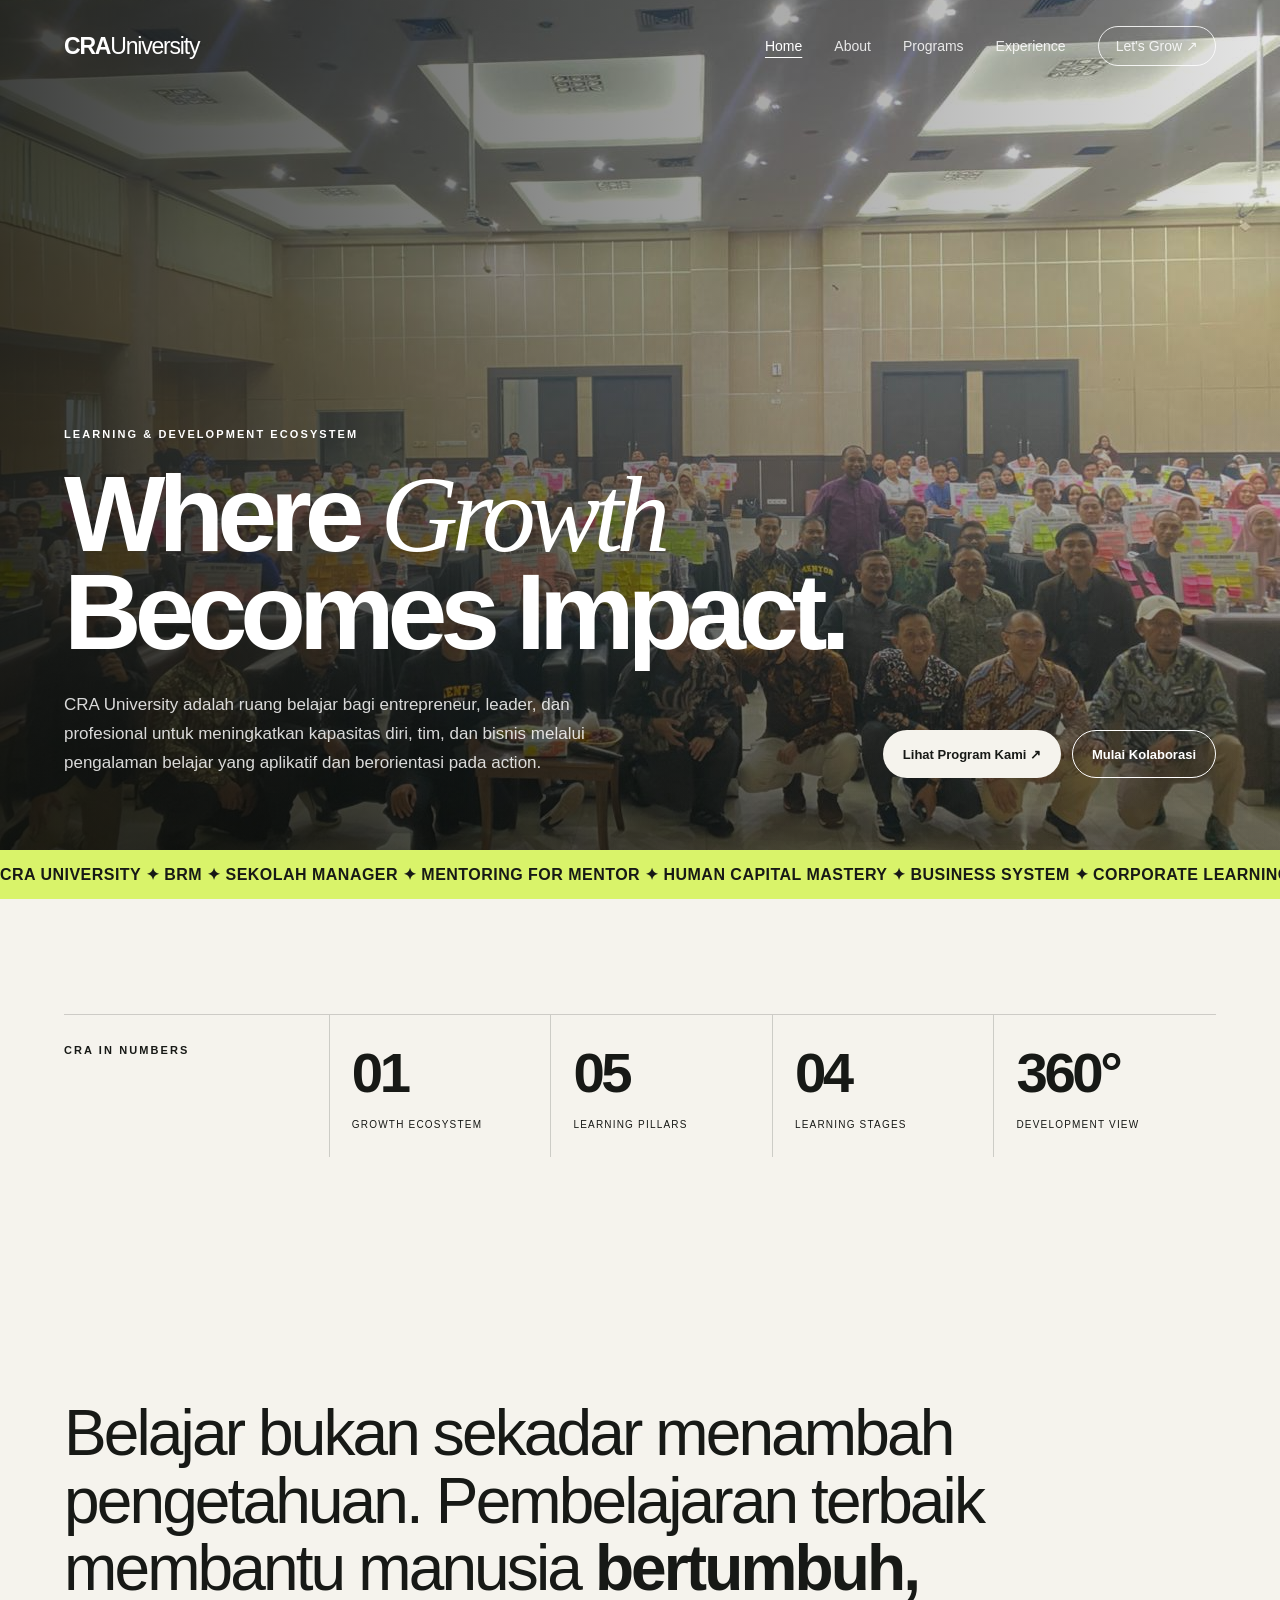
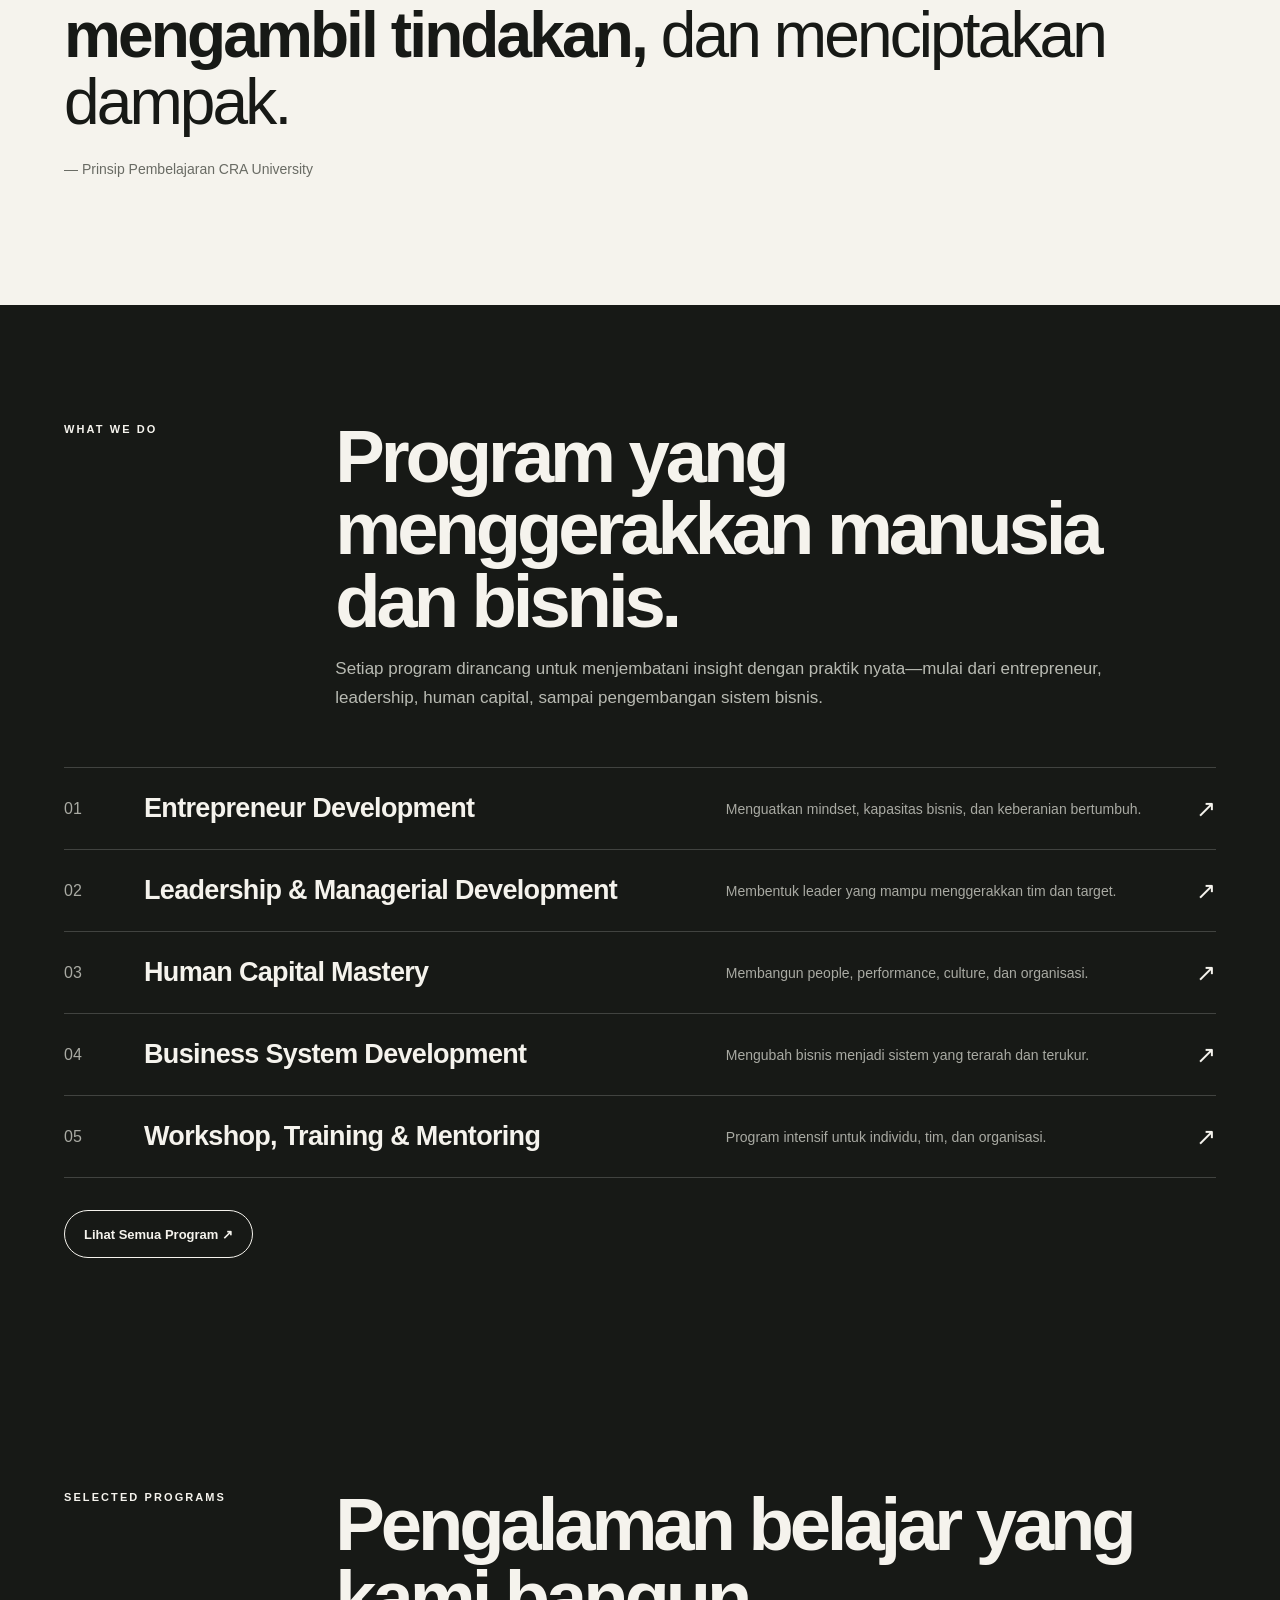
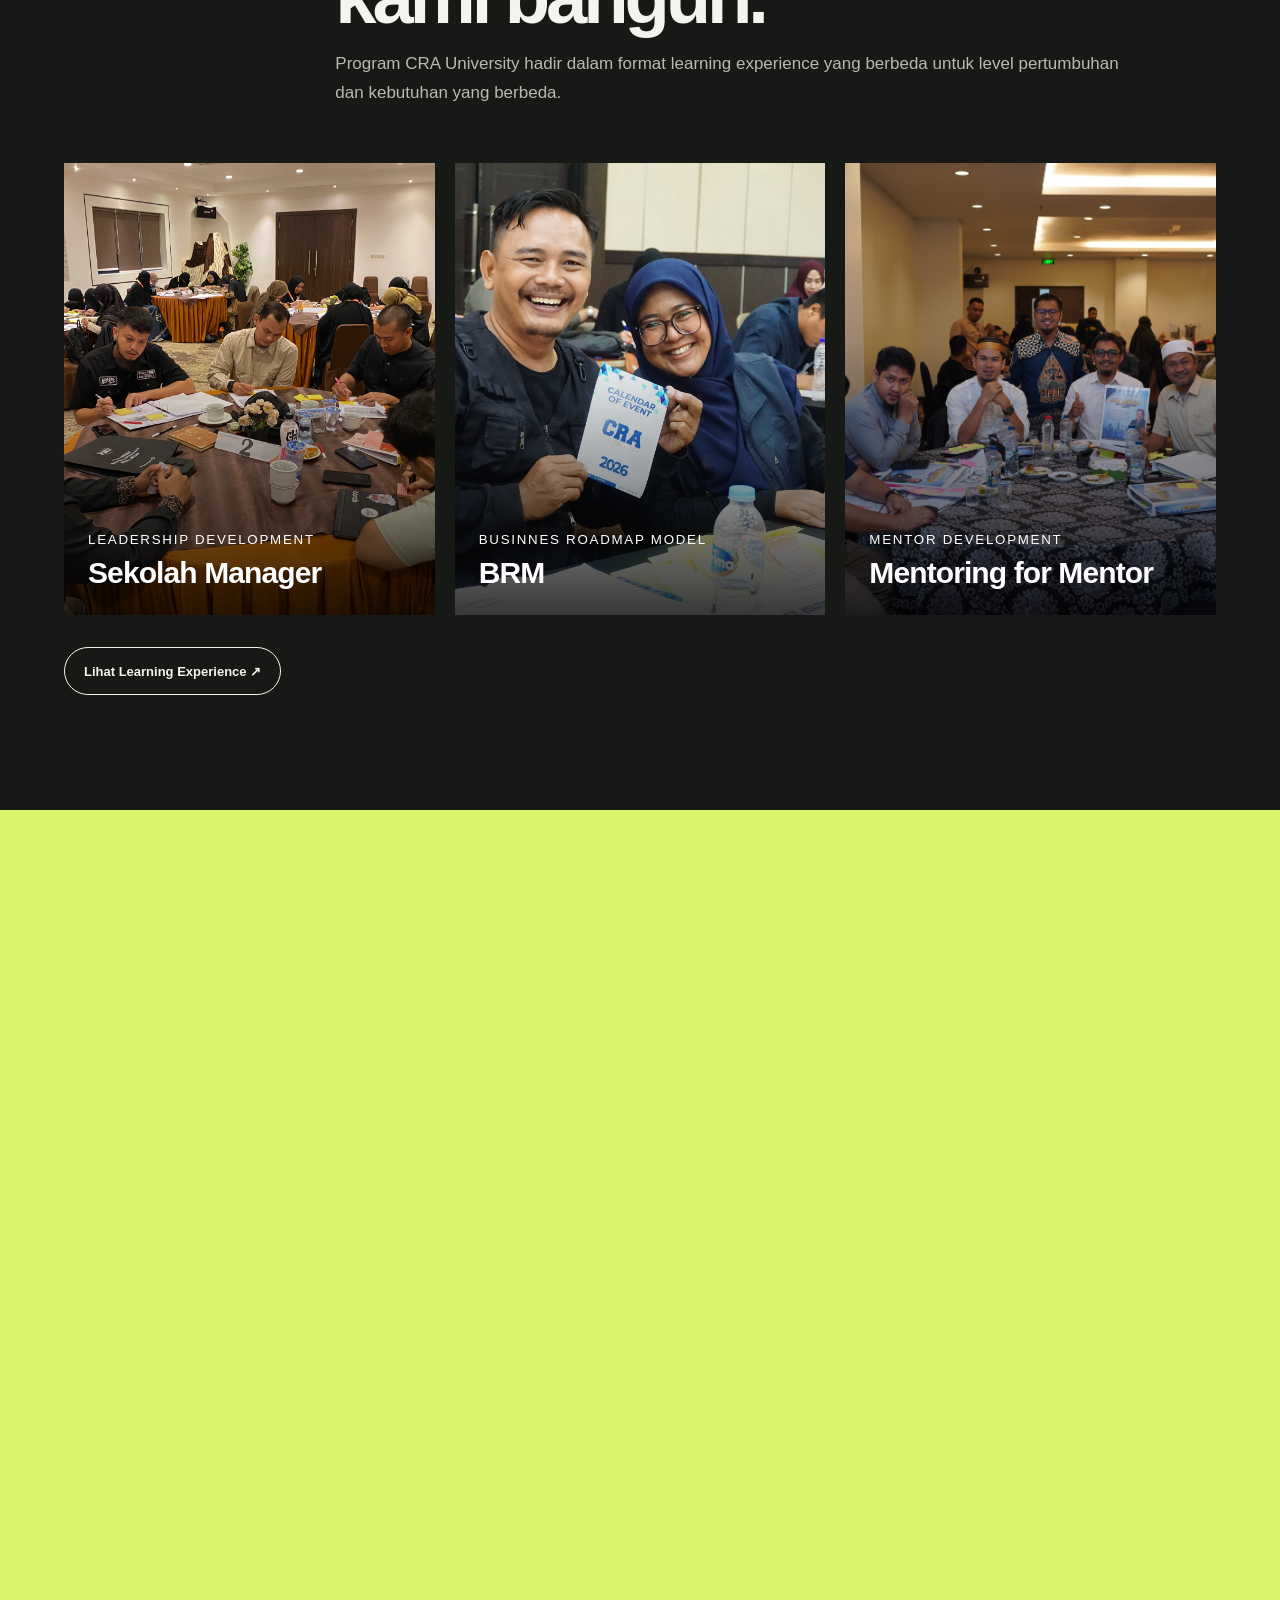
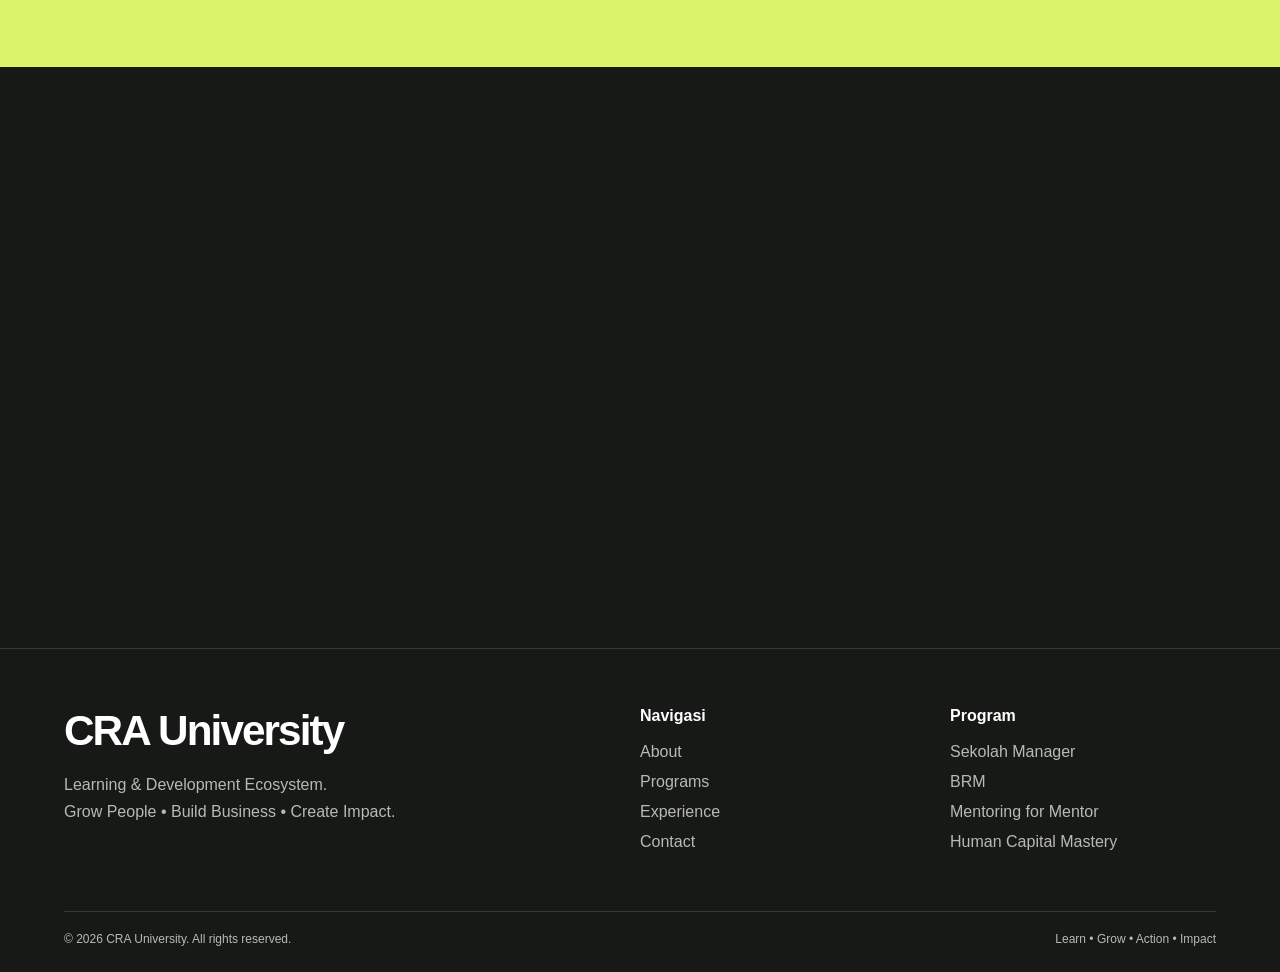
==== commit db00456b: "update" ====
--- a/index.html
+++ b/index.html
@@ -13,7 +13,7 @@
 
     <nav class="site-nav" aria-label="Navigasi utama">
       <div class="wrap nav-inner">
-        <a class="logo" href="index.html" aria-label="CRA University, beranda">CRA <span>University</span></a>
+        <a class="logo" href="index.html" aria-label="CRA University, beranda">CRA<span>University</span></a>
         <div class="nav-links" id="primary-navigation">
           <a href="index.html" aria-current="page">Home</a>
           <a href="about.html">About</a>
@@ -26,7 +26,7 @@
     </nav>
 
     <header class="hero">
-      <img class="hero-bg" src="assets/hero.jpg" alt="" fetchpriority="high">
+      <img class="hero-bg" src="assets/ASSET CRA/01. background hero halaman home/BRM.jpeg" alt="" fetchpriority="high">
       <div class="wrap hero-content">
         <div class="kicker">Learning &amp; Development Ecosystem</div>
         <h1>Where <em>Growth</em><br>Becomes Impact.</h1>
@@ -112,15 +112,15 @@
           </div>
           <div class="card-grid reveal">
             <a class="project-card" href="portfolio.html">
-              <img src="assets/program-1.jpg" alt="Suasana program Sekolah Manager" loading="lazy">
+              <img src="assets/ASSET CRA/02. Halaman home/SEKOLAH MANAGER.jpg" alt="Suasana program Sekolah Manager" loading="lazy">
               <div class="card-copy"><small>Leadership Development</small><h3>Sekolah Manager</h3></div>
             </a>
             <a class="project-card" href="portfolio.html">
-              <img src="assets/program-2.jpg" alt="Suasana program OYC" loading="lazy">
+              <img src="assets/ASSET CRA/02. Halaman home/BRM.JPG" alt="Suasana program OYC" loading="lazy">
               <div class="card-copy"><small>Businnes Roadmap Model</small><h3>BRM</h3></div>
             </a>
             <a class="project-card" href="portfolio.html">
-              <img src="assets/program-3.jpg" alt="Suasana Mentoring for Mentor" loading="lazy">
+              <img src="assets/ASSET CRA/02. Halaman home/MENTOR.JPG" alt="Suasana Mentoring for Mentor" loading="lazy">
               <div class="card-copy"><small>Mentor Development</small><h3>Mentoring for Mentor</h3></div>
             </a>
           </div>
--- a/css/style.css
+++ b/css/style.css
@@ -6,7 +6,7 @@
   --muted: #696b64;
   --line: rgba(23, 25, 22, 0.18);
   --dark-line: rgba(255, 255, 255, 0.18);
-  --content-width: 1400px;
+  --content-width: 1320px;
 }
 
 * {
@@ -78,7 +78,7 @@
 }
 
 .wrap {
-  width: min(92vw, var(--content-width));
+  width: min(90vw, var(--content-width));
   margin-inline: auto;
 }
 
@@ -88,10 +88,6 @@
   inset: 0 0 auto;
   padding: 26px 0;
   color: #fff;
-}
-
-.site-nav.dark-text {
-  color: var(--ink);
 }
 
 .nav-inner,
@@ -186,8 +182,7 @@
 .hero-content {
   position: relative;
   z-index: 1;
-  width: 100%;
-  padding-inline: clamp(20px, 4vw, 64px);
+  width: min(90vw, var(--content-width));
   padding-block: 170px 72px;
 }
 
@@ -588,13 +583,38 @@
 }
 
 .page-hero {
+  position: relative;
+  display: flex;
+  min-height: min(720px, 90svh);
+  align-items: center;
+  overflow: hidden;
   padding: 185px 0 75px;
-  background: var(--paper);
+  background: #20231e;
+  color: #fff;
+}
+
+.page-hero .hero-bg {
+  z-index: 0;
+}
+
+.page-hero::after {
+  position: absolute;
+  z-index: 1;
+  inset: 0;
+  background: linear-gradient(90deg, rgba(10, 12, 10, 0.78), rgba(10, 12, 10, 0.36) 58%, rgba(10, 12, 10, 0.1)),
+    linear-gradient(0deg, rgba(10, 12, 10, 0.48), transparent 65%);
+  content: "";
+}
+
+.page-hero .wrap {
+  position: relative;
+  z-index: 2;
+  width: min(90vw, var(--content-width));
 }
 
 .page-hero h1 {
   max-width: 1180px;
-  color: var(--ink);
+  color: #fff;
   font-size: clamp(52px, 7vw, 98px);
   line-height: 0.98;
 }
@@ -602,7 +622,7 @@
 .page-hero p {
   max-width: 900px;
   margin: 0;
-  color: var(--muted);
+  color: rgba(255, 255, 255, 0.82);
   font-size: 18px;
   line-height: 1.7;
 }
@@ -704,31 +724,17 @@
 .person-visual {
   position: relative;
   overflow: hidden;
-  aspect-ratio: 4 / 5;
+  aspect-ratio: 4 / 3;
   margin-bottom: 16px;
   background: #252822;
 }
 
-.person-visual::before {
-  position: absolute;
-  top: -30%;
-  right: -35%;
-  width: 75%;
-  height: 75%;
-  border-radius: 50%;
-  background: var(--lime);
-  content: "";
-}
-
-.person-visual::after {
-  position: absolute;
-  bottom: -12%;
-  left: 22%;
-  width: 55%;
-  height: 65%;
-  border-radius: 45% 45% 10% 10%;
-  background: var(--paper);
-  content: "";
+.person-visual img {
+  display: block;
+  width: 100%;
+  height: 100%;
+  object-fit: cover;
+  object-position: center;
 }
 
 .person h3 {
@@ -1017,7 +1023,7 @@
 
 @media (max-width: 900px) {
   .wrap {
-    width: min(88vw, var(--content-width));
+    width: min(90vw, var(--content-width));
   }
 
   .site-nav {
@@ -1030,10 +1036,6 @@
     background: rgba(22, 24, 21, 0.38);
     backdrop-filter: blur(10px);
     -webkit-backdrop-filter: blur(10px);
-  }
-
-  .site-nav.dark-text {
-    background: rgba(245, 243, 237, 0.8);
   }
 
   .nav-links {
@@ -1205,12 +1207,16 @@
     width: min(88vw, var(--content-width));
   }
 
+  .page-hero .wrap {
+    width: min(88vw, var(--content-width));
+  }
+
   .logo {
     font-size: 21px;
   }
 
   .hero-content {
-    padding-inline: 0;
+    width: min(88vw, var(--content-width));
     padding-block: 135px 42px;
   }
 
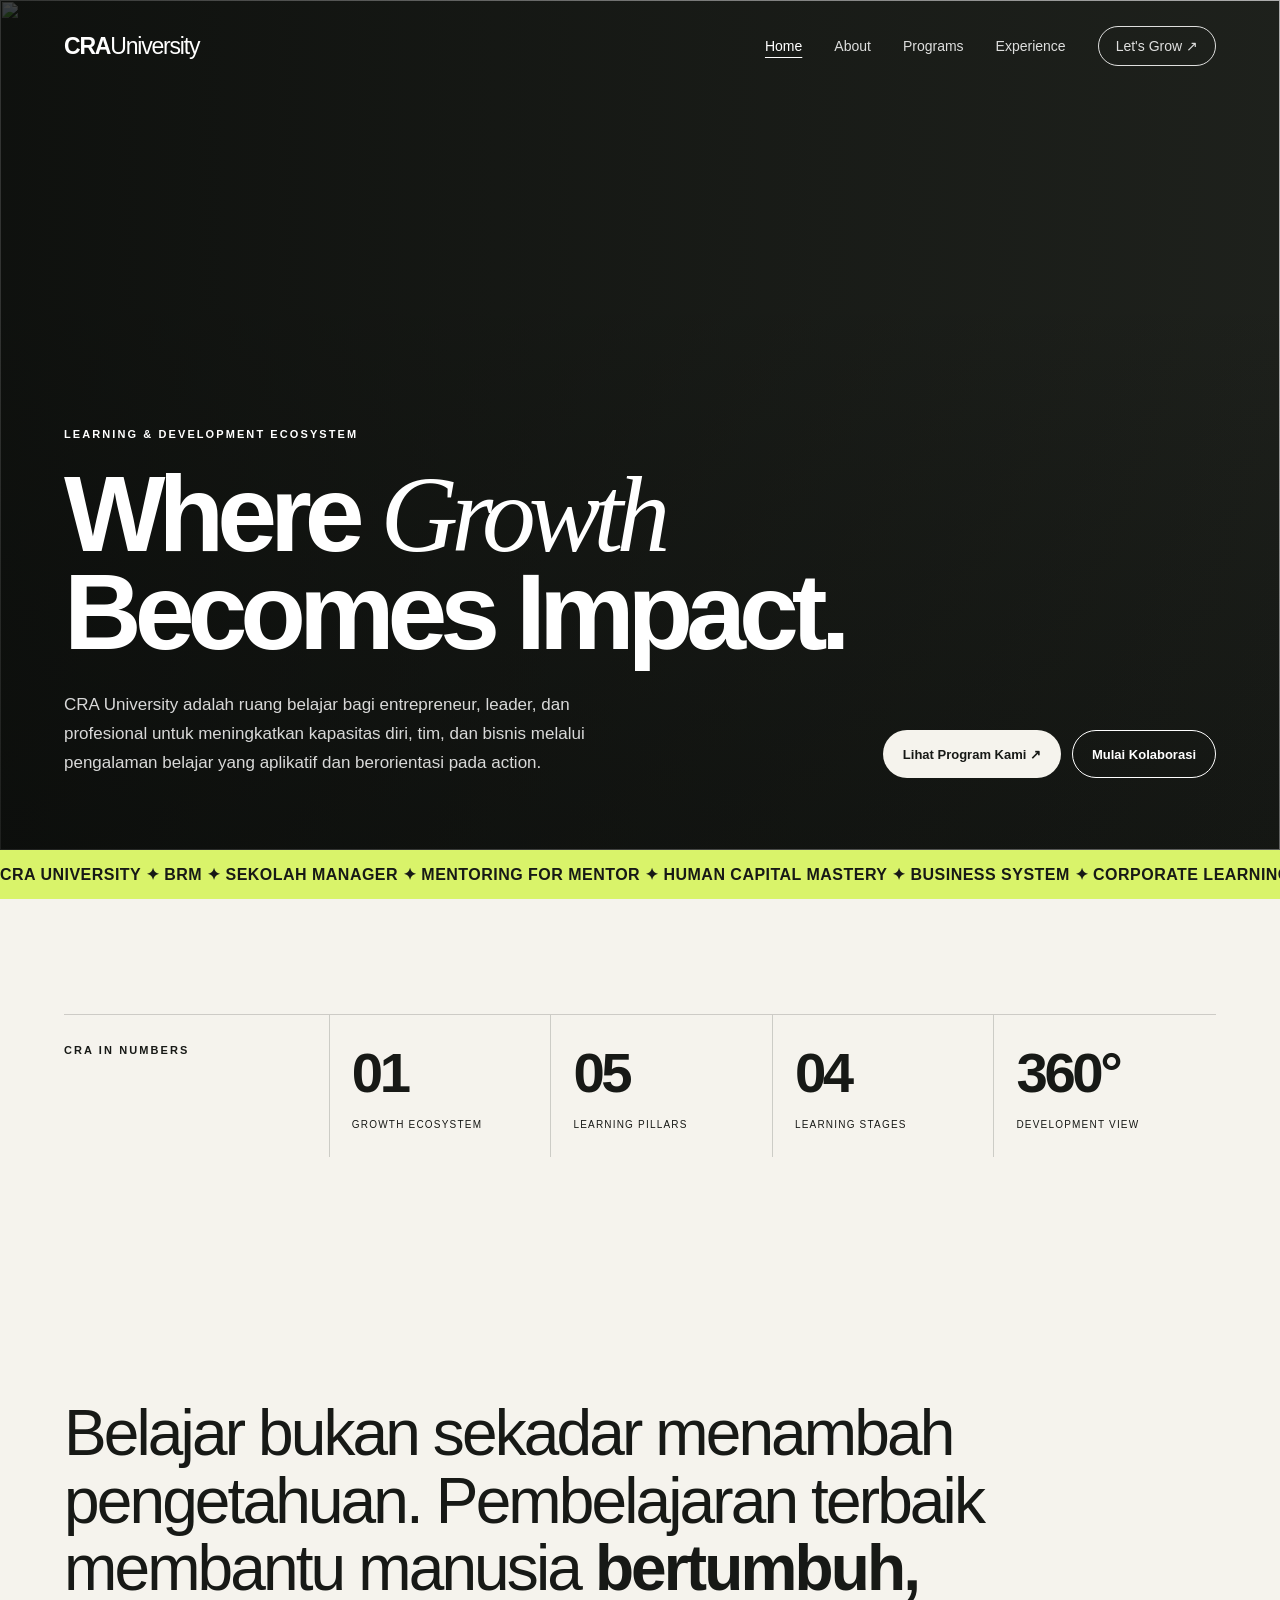
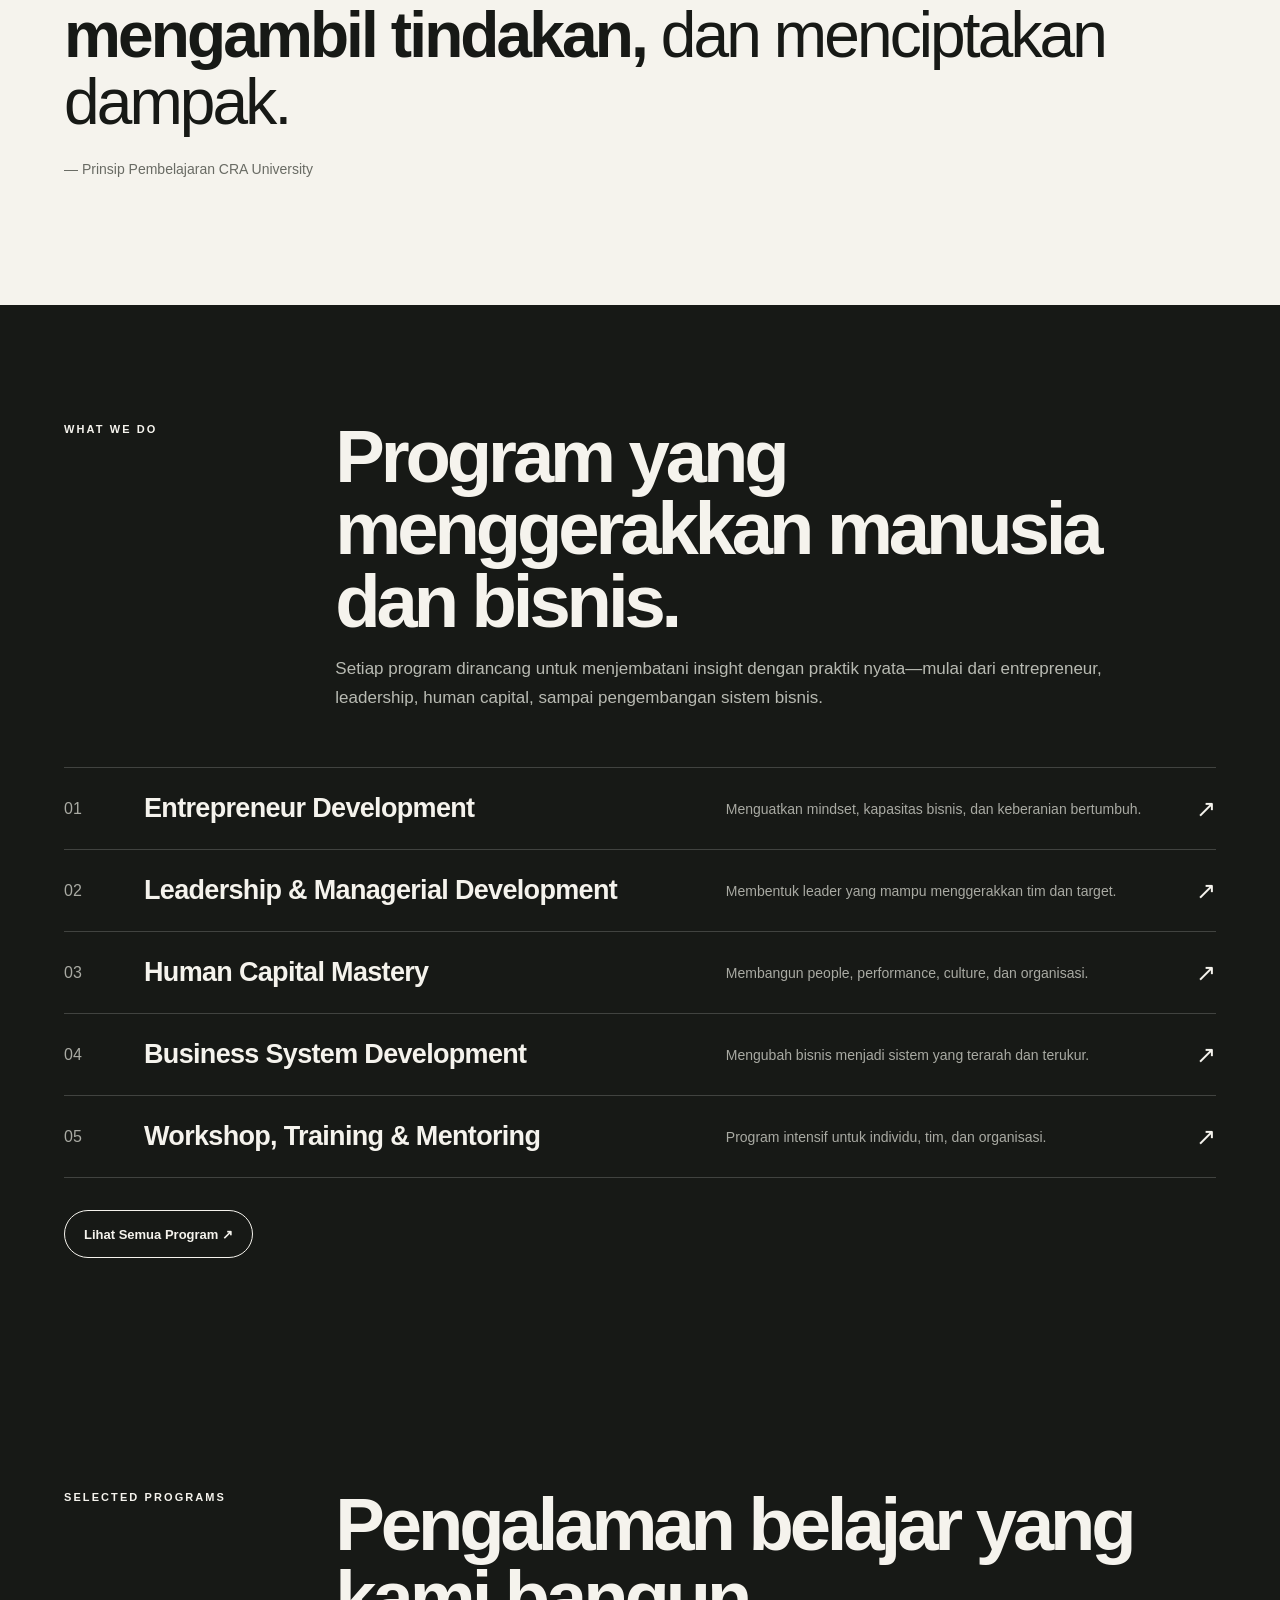
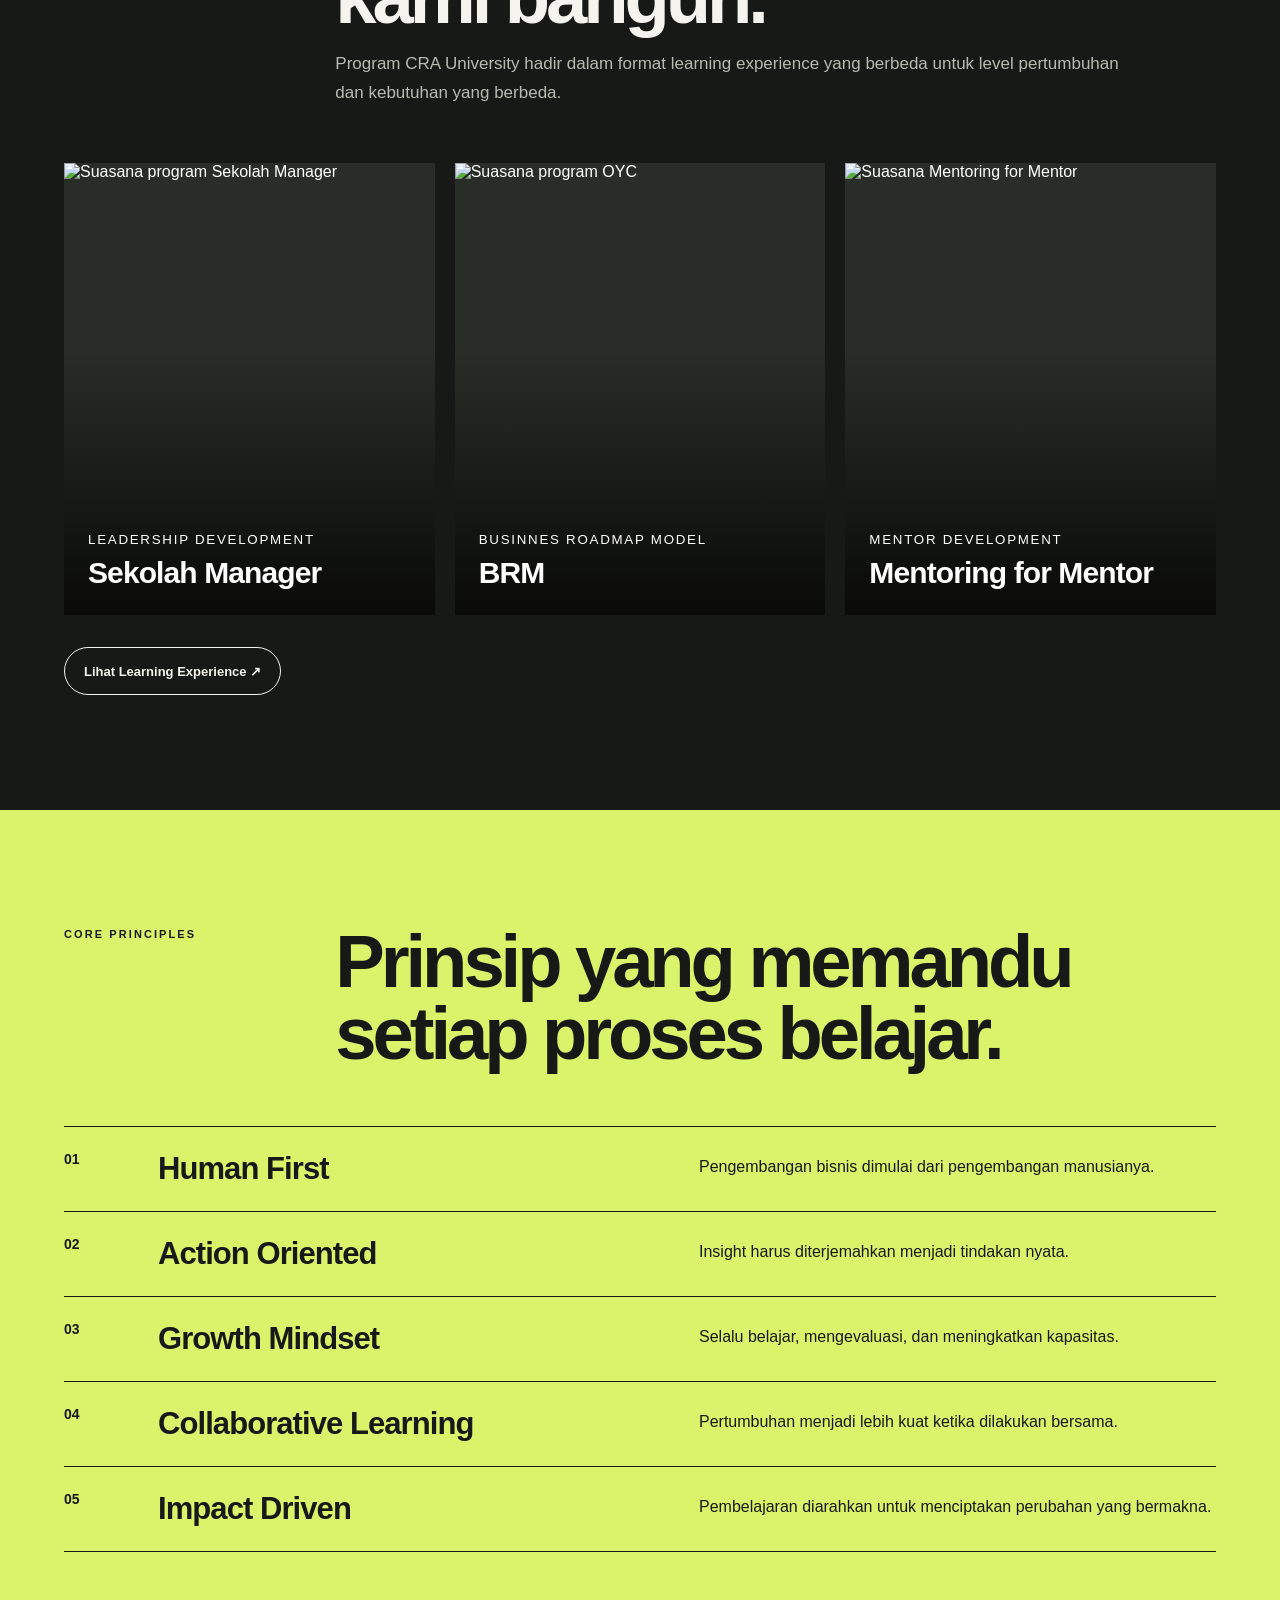
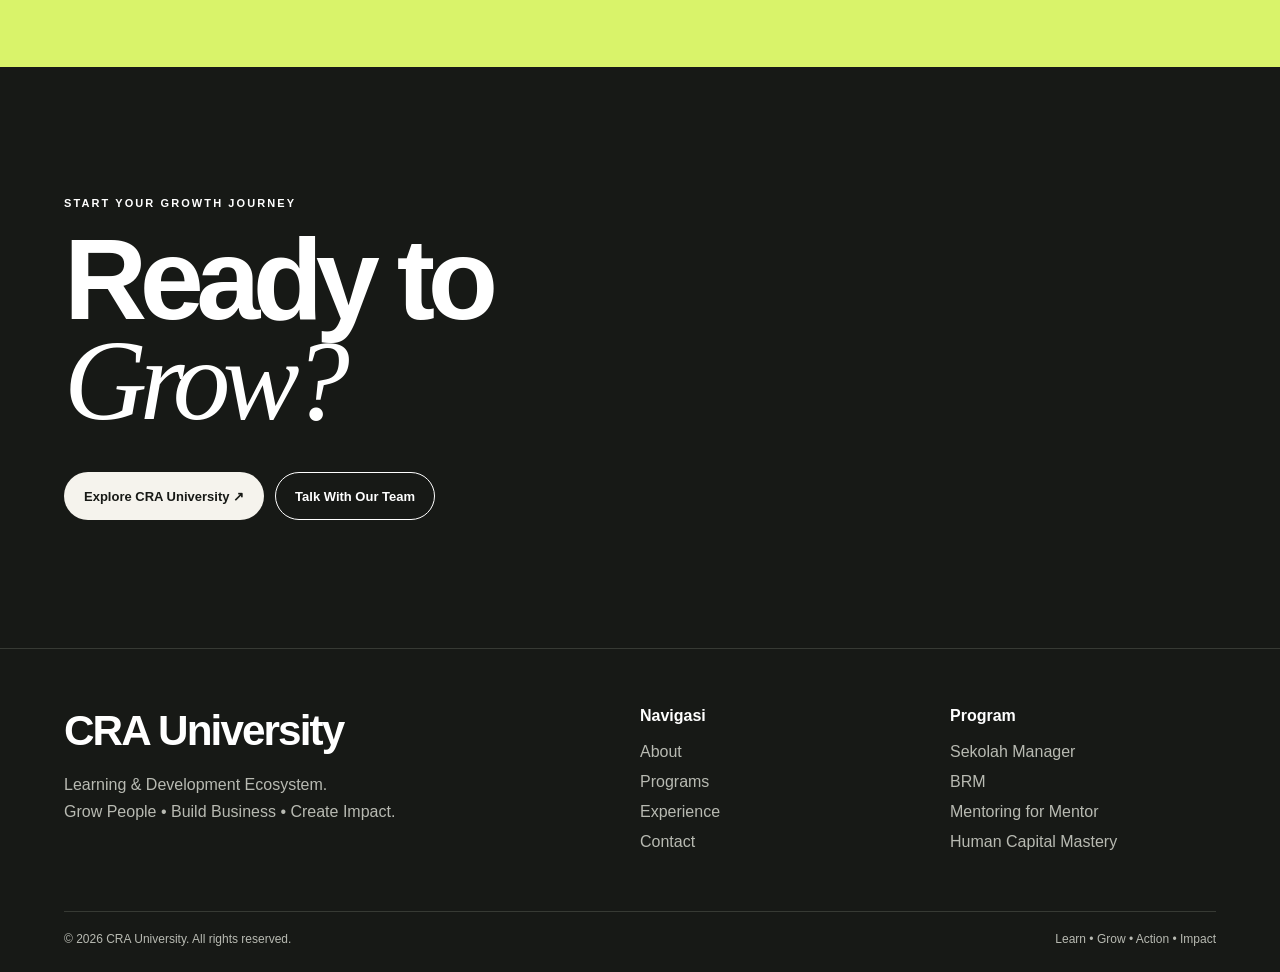
==== commit 6ca472b1: "update" ====
--- a/index.html
+++ b/index.html
@@ -26,7 +26,7 @@
     </nav>
 
     <header class="hero">
-      <img class="hero-bg" src="assets/ASSET CRA/01. background hero halaman home/BRM.jpeg" alt="" fetchpriority="high">
+      <img class="hero-bg" src="https://cdn.phototourl.com/member/2026-10-28-6a1b7ca8-406d-49cc-96ad-56577a17b93a.jpg" alt="" fetchpriority="high">
       <div class="wrap hero-content">
         <div class="kicker">Learning &amp; Development Ecosystem</div>
         <h1>Where <em>Growth</em><br>Becomes Impact.</h1>
@@ -112,15 +112,15 @@
           </div>
           <div class="card-grid reveal">
             <a class="project-card" href="portfolio.html">
-              <img src="assets/ASSET CRA/02. Halaman home/SEKOLAH MANAGER.jpg" alt="Suasana program Sekolah Manager" loading="lazy">
+              <img src="https://cdn.phototourl.com/member/2026-10-28-f3a1e8cc-8b35-4b05-9e1d-c2aaf21ee495.jpg" alt="Suasana program Sekolah Manager" loading="lazy">
               <div class="card-copy"><small>Leadership Development</small><h3>Sekolah Manager</h3></div>
             </a>
             <a class="project-card" href="portfolio.html">
-              <img src="assets/ASSET CRA/02. Halaman home/BRM.JPG" alt="Suasana program OYC" loading="lazy">
+              <img src="https://cdn.phototourl.com/member/2026-10-28-8334fcea-9673-437b-abd9-c5ab036925a1.jpg" alt="Suasana program OYC" loading="lazy">
               <div class="card-copy"><small>Businnes Roadmap Model</small><h3>BRM</h3></div>
             </a>
             <a class="project-card" href="portfolio.html">
-              <img src="assets/ASSET CRA/02. Halaman home/MENTOR.JPG" alt="Suasana Mentoring for Mentor" loading="lazy">
+              <img src="https://cdn.phototourl.com/member/2026-10-28-f5b22ed6-d9f1-4e29-b772-969140123d81.jpg" alt="Suasana Mentoring for Mentor" loading="lazy">
               <div class="card-copy"><small>Mentor Development</small><h3>Mentoring for Mentor</h3></div>
             </a>
           </div>
